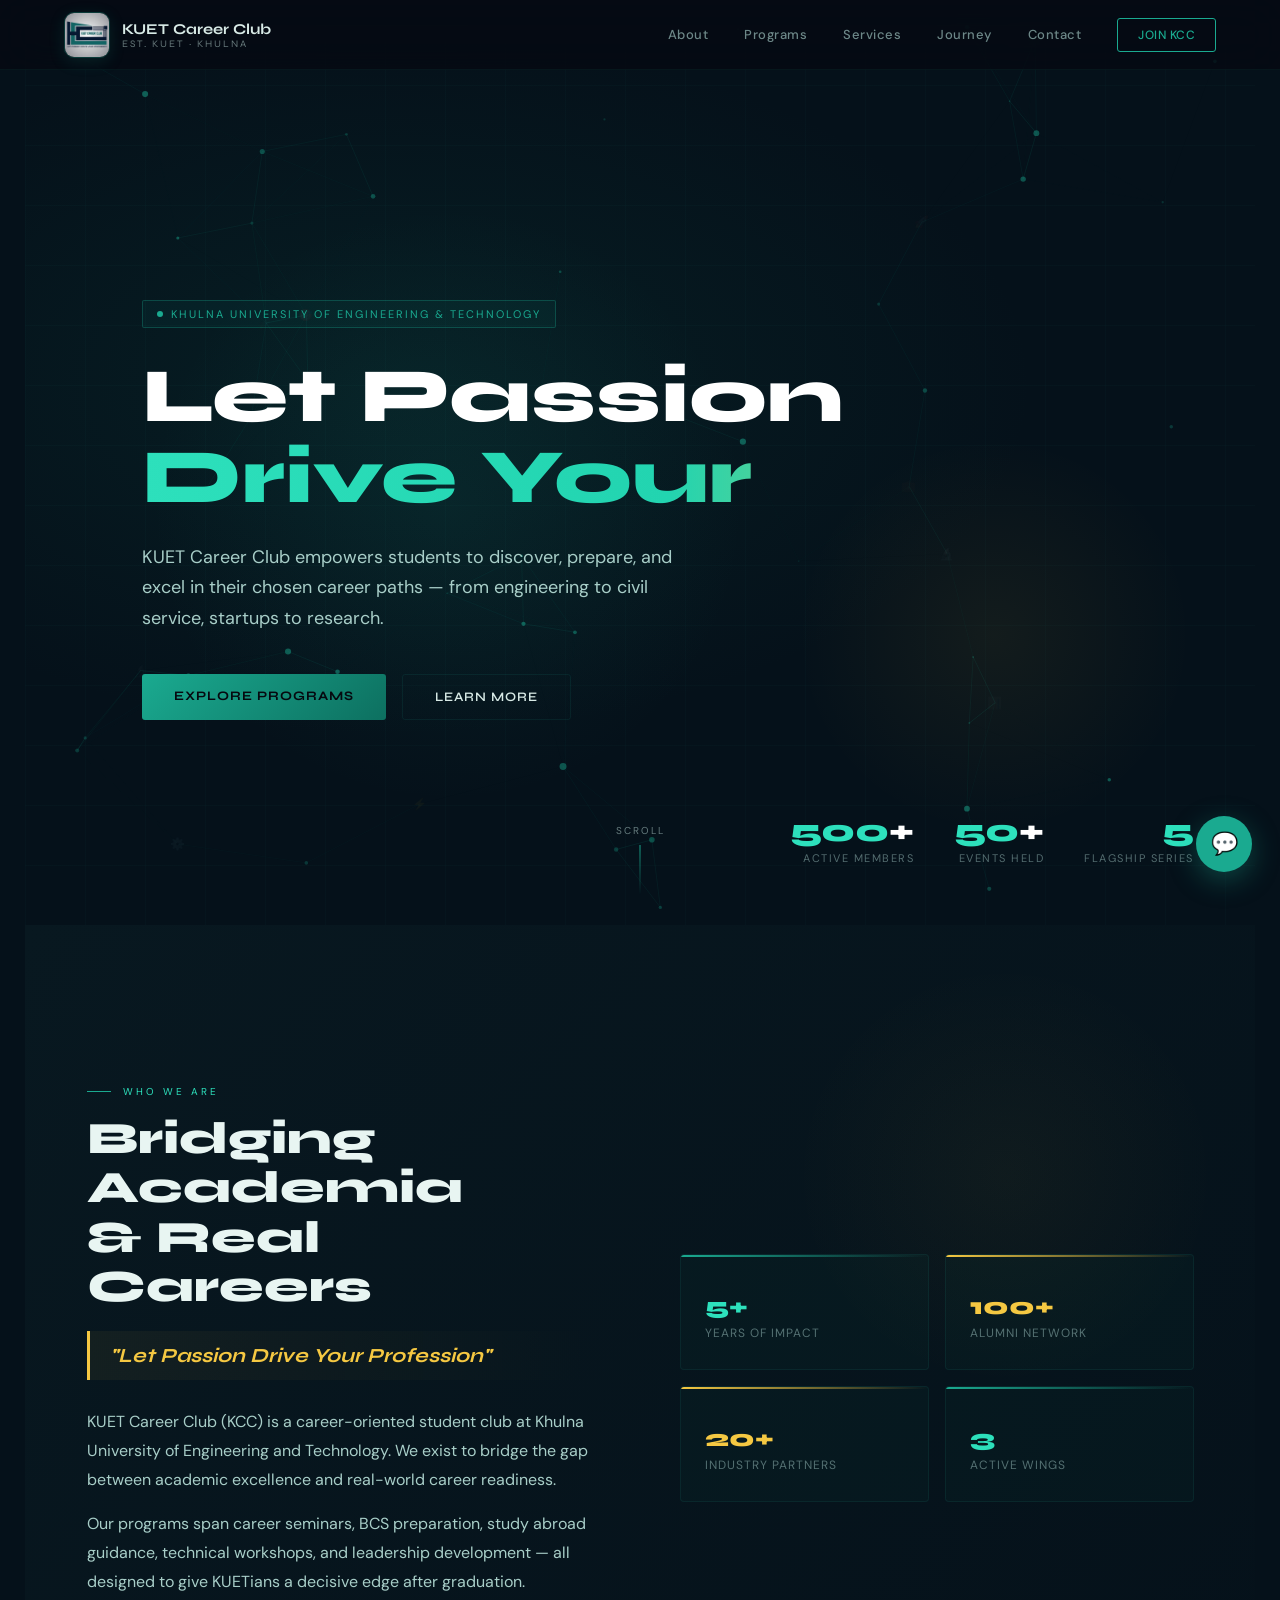
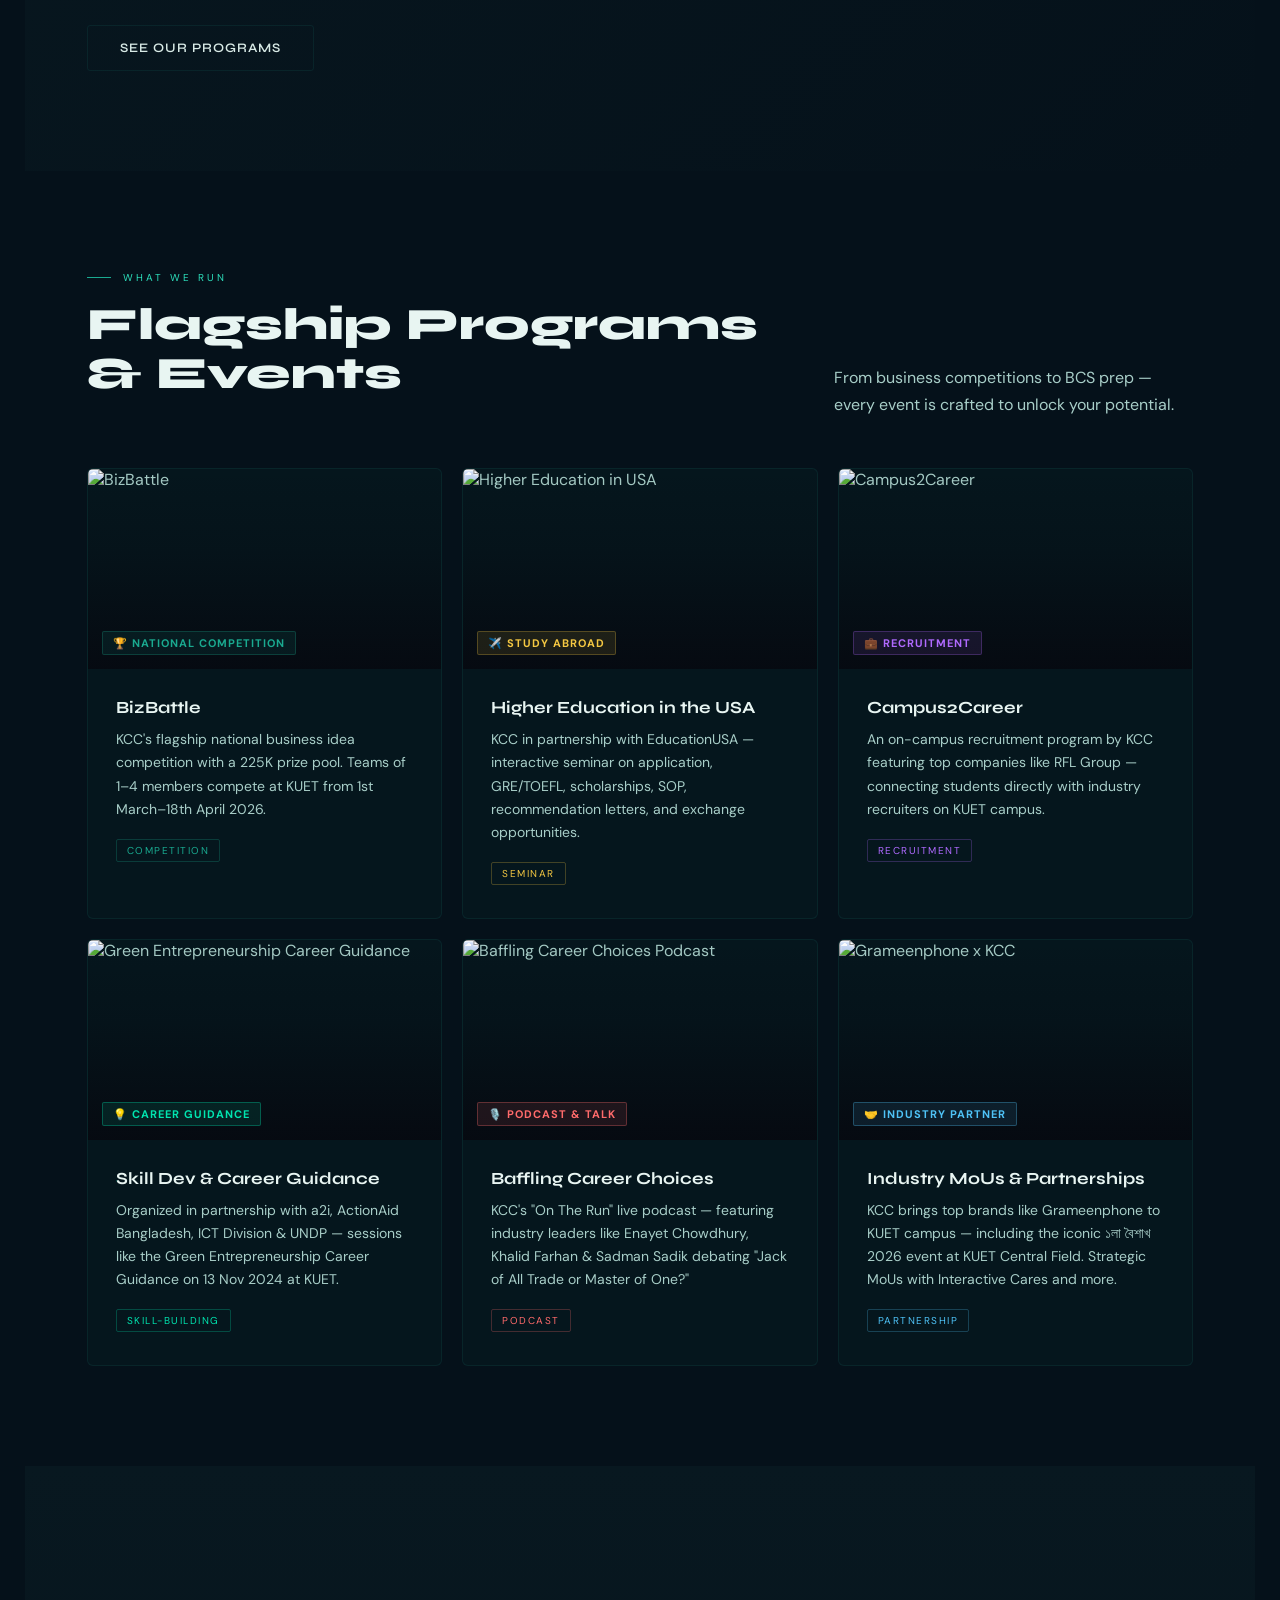
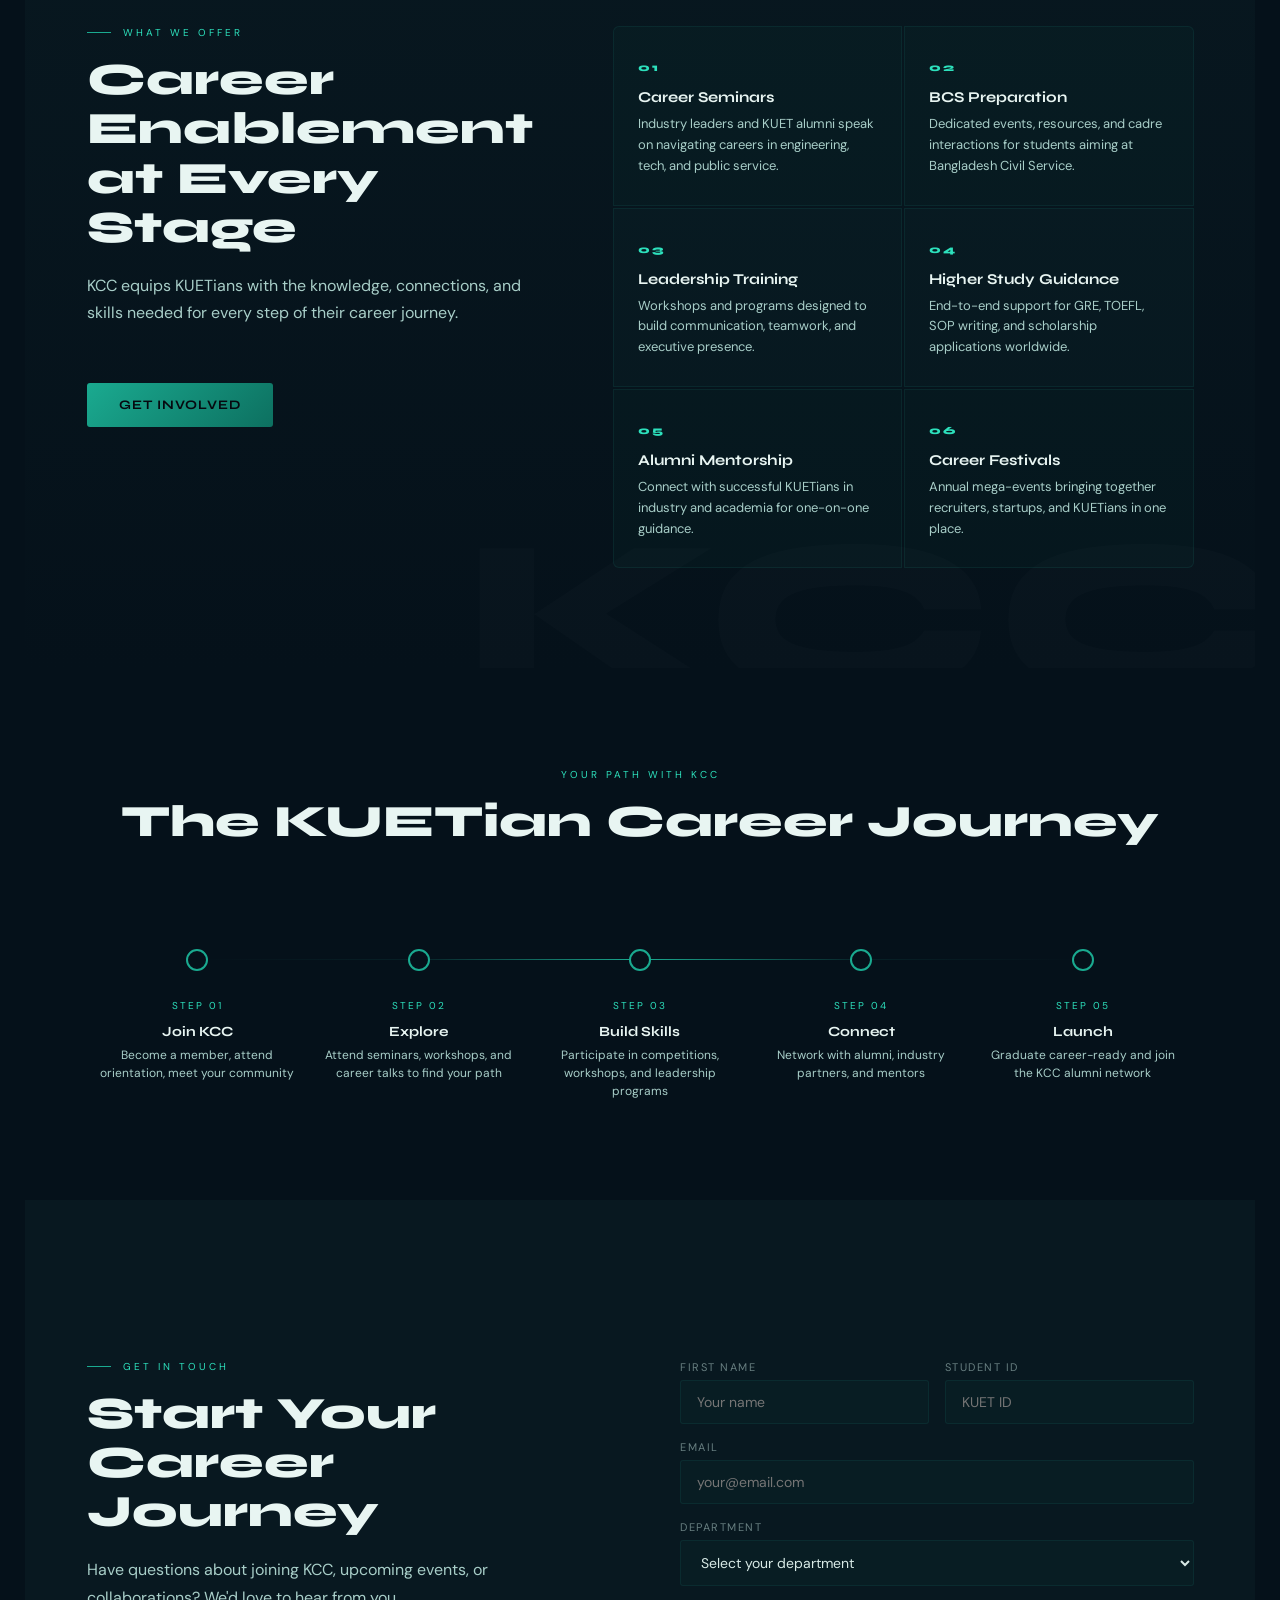
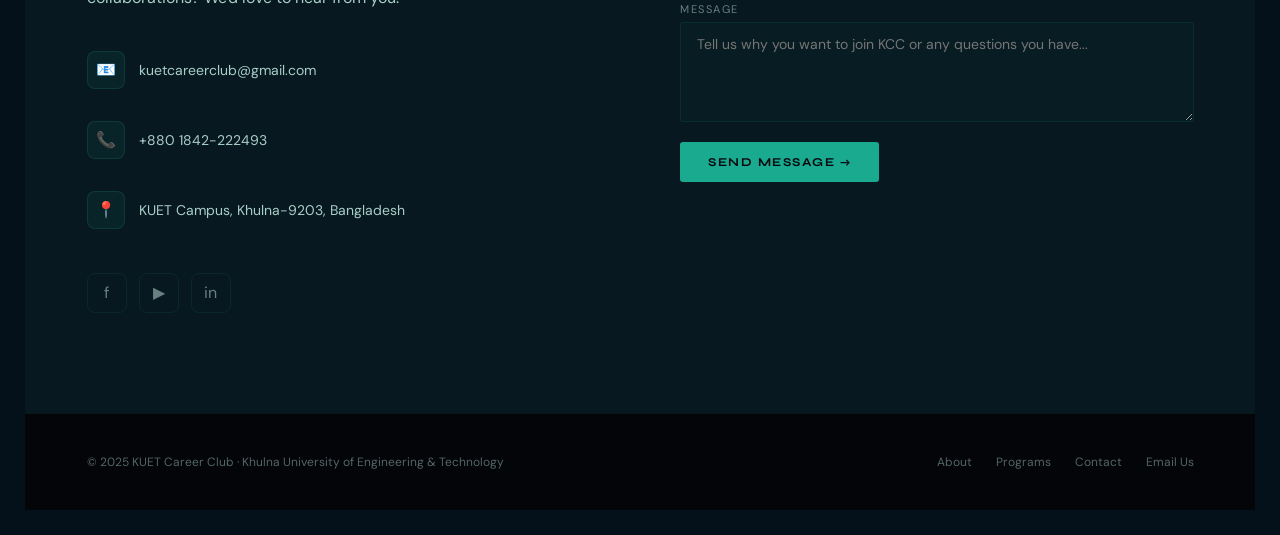
==== index.html @ 94eedd06 "updated project structure" ====
<!doctype html>
<html lang="en">
  <head>
    <meta charset="UTF-8" />
    <meta name="viewport" content="width=device-width, initial-scale=1.0" />
    <title>KUET Career Club — Let Passion Drive Your Profession</title>
    <link
      href="https://fonts.googleapis.com/css2?family=Syne:wght@400;600;700;800&family=DM+Sans:ital,opsz,wght@0,9..40,300;0,9..40,400;0,9..40,500;0,9..40,600;1,9..40,400&display=swap"
      rel="stylesheet"
    />
    <link rel="stylesheet" href="style.css" />
  </head>
  <body>
    <canvas id="mouse-canvas"></canvas>

    <!-- NAV -->
    <nav id="main-nav">
      <a href="#" class="nav-logo">
        <div class="nav-logo-mark">
          <img src="images/lo.jpg" alt="KCC Logo" />
        </div>
        <div class="nav-logo-text">
          KUET Career Club
          <span>Est. KUET · Khulna</span>
        </div>
      </a>
      <ul class="nav-links">
        <li>
          <a href="#about"><span class="link-text">About</span></a>
        </li>
        <li>
          <a href="#programs"><span class="link-text">Programs</span></a>
        </li>
        <li>
          <a href="#services"><span class="link-text">Services</span></a>
        </li>
        <li>
          <a href="#journey"><span class="link-text">Journey</span></a>
        </li>
        <li>
          <a href="#contact"><span class="link-text">Contact</span></a>
        </li>
        <li><a href="#contact" class="nav-cta">Join KCC</a></li>
      </ul>
    </nav>

    <!-- HERO -->
    <section id="hero">
      <canvas id="hero-canvas"></canvas>
      <div class="hero-grid-overlay"></div>
      <div class="hero-glow"></div>
      <div class="hero-glow-2"></div>
      <div class="hero-content">
        <div class="hero-badge">
          <div class="hero-badge-dot"></div>
          Khulna University of Engineering &amp; Technology
        </div>
        <h1 class="hero-title">
          <span class="line">Let Passion</span>
          <span class="line accent" id="typewriter-line"
            >Drive Your Profession</span
          >
        </h1>
        <p class="hero-sub">
          KUET Career Club empowers students to discover, prepare, and excel in
          their chosen career paths — from engineering to civil service,
          startups to research.
        </p>
        <div class="hero-actions">
          <a href="#programs" class="btn-primary">Explore Programs</a>
          <a href="#about" class="btn-secondary">Learn More</a>
        </div>
      </div>
      <div class="hero-stats">
        <div class="hero-stat">
          <div class="hero-stat-num" data-count="500">
            <span class="unit">500</span>+
          </div>
          <div class="hero-stat-label">Active Members</div>
        </div>
        <div class="hero-stat">
          <div class="hero-stat-num"><span class="unit">50</span>+</div>
          <div class="hero-stat-label">Events Held</div>
        </div>
        <div class="hero-stat">
          <div class="hero-stat-num"><span class="unit">5</span></div>
          <div class="hero-stat-label">Flagship Series</div>
        </div>
      </div>
      <div class="scroll-indicator">
        <span>Scroll</span>
        <div class="scroll-line"></div>
      </div>
    </section>

    <!-- ABOUT -->
    <section id="about">
      <div class="about-grid">
        <div class="about-text reveal">
          <div class="section-label">Who We Are</div>
          <h2 class="section-title">Bridging Academia<br />& Real Careers</h2>
          <div class="about-motto">"Let Passion Drive Your Profession"</div>
          <p>
            KUET Career Club (KCC) is a career-oriented student club at Khulna
            University of Engineering and Technology. We exist to bridge the gap
            between academic excellence and real-world career readiness.
          </p>
          <p>
            Our programs span career seminars, BCS preparation, study abroad
            guidance, technical workshops, and leadership development — all
            designed to give KUETians a decisive edge after graduation.
          </p>
          <a
            href="#programs"
            class="btn-secondary"
            style="display: inline-block"
            >See Our Programs</a
          >
        </div>
        <div class="about-visual reveal">
          <div class="stats-grid">
            <div class="stat-card">
              <div class="stat-num"><span class="s-unit">5+</span></div>
              <div class="stat-label">Years of Impact</div>
            </div>
            <div class="stat-card gold-accent">
              <div class="stat-num">
                <span class="s-unit" style="color: var(--gold)">100+</span>
              </div>
              <div class="stat-label">Alumni Network</div>
            </div>
            <div class="stat-card gold-accent">
              <div class="stat-num">
                <span class="s-unit" style="color: var(--gold)">20+</span>
              </div>
              <div class="stat-label">Industry Partners</div>
            </div>
            <div class="stat-card">
              <div class="stat-num"><span class="s-unit">3</span></div>
              <div class="stat-label">Active Wings</div>
            </div>
          </div>
        </div>
      </div>
    </section>

    <!-- PROGRAMS -->
    <section id="programs">
      <div class="programs-header reveal">
        <div>
          <div class="section-label">What We Run</div>
          <h2 class="section-title">Flagship Programs<br />&amp; Events</h2>
        </div>
        <p class="section-sub" style="max-width: 360px">
          From business competitions to BCS prep — every event is crafted to
          unlock your potential.
        </p>
      </div>
      <div class="programs-grid">
        <div class="program-card reveal">
          <div class="program-visual"></div>
          <div class="program-img-wrap">
            <img src="" alt="BizBattle" class="program-real-img" />
            <div class="program-img-overlay">
              <span class="program-img-tag">🏆 National Competition</span>
            </div>
          </div>
          <div class="program-body">
            <h3>BizBattle</h3>
            <p>
              KCC's flagship national business idea competition with a 225K
              prize pool. Teams of 1–4 members compete at KUET from 1st
              March–18th April 2026.
            </p>
            <span class="program-tag">Competition</span>
          </div>
        </div>
        <div class="program-card reveal">
          <div class="program-visual"></div>
          <div class="program-img-wrap">
            <img
              src=""
              alt="Higher Education in USA"
              class="program-real-img"
            />
            <div class="program-img-overlay">
              <span class="program-img-tag">✈️ Study Abroad</span>
            </div>
          </div>
          <div class="program-body">
            <h3>Higher Education in the USA</h3>
            <p>
              KCC in partnership with EducationUSA — interactive seminar on
              application, GRE/TOEFL, scholarships, SOP, recommendation letters,
              and exchange opportunities.
            </p>
            <span
              class="program-tag"
              style="color: var(--gold); border-color: rgba(245, 200, 66, 0.25)"
              >Seminar</span
            >
          </div>
        </div>
        <div class="program-card reveal">
          <div class="program-visual"></div>
          <div class="program-img-wrap">
            <img src="" alt="Campus2Career" class="program-real-img" />
            <div class="program-img-overlay">
              <span class="program-img-tag">💼 Recruitment</span>
            </div>
          </div>
          <div class="program-body">
            <h3>Campus2Career</h3>
            <p>
              An on-campus recruitment program by KCC featuring top companies
              like RFL Group — connecting students directly with industry
              recruiters on KUET campus.
            </p>
            <span
              class="program-tag"
              style="color: #b06aff; border-color: rgba(176, 106, 255, 0.25)"
              >Recruitment</span
            >
          </div>
        </div>
        <div class="program-card reveal">
          <div class="program-visual"></div>
          <div class="program-img-wrap">
            <img
              src=""
              alt="Green Entrepreneurship Career Guidance"
              class="program-real-img"
            />
            <div class="program-img-overlay">
              <span
                class="program-img-tag"
                style="
                  color: #00e5b0;
                  border-color: rgba(0, 229, 176, 0.3);
                  background: rgba(0, 229, 176, 0.1);
                "
                >💡 Career Guidance</span
              >
            </div>
          </div>
          <div class="program-body">
            <h3>Skill Dev & Career Guidance</h3>
            <p>
              Organized in partnership with a2i, ActionAid Bangladesh, ICT
              Division & UNDP — sessions like the Green Entrepreneurship Career
              Guidance on 13 Nov 2024 at KUET.
            </p>
            <span
              class="program-tag"
              style="color: #00e5b0; border-color: rgba(0, 229, 176, 0.25)"
              >Skill-Building</span
            >
          </div>
        </div>
        <div class="program-card reveal">
          <div class="program-visual"></div>
          <div class="program-img-wrap">
            <img
              src=""
              alt="Baffling Career Choices Podcast"
              class="program-real-img"
            />
            <div class="program-img-overlay">
              <span
                class="program-img-tag"
                style="
                  color: #ff6b6b;
                  border-color: rgba(255, 107, 107, 0.3);
                  background: rgba(255, 107, 107, 0.1);
                "
                >🎙️ Podcast & Talk</span
              >
            </div>
          </div>
          <div class="program-body">
            <h3>Baffling Career Choices</h3>
            <p>
              KCC's "On The Run" live podcast — featuring industry leaders like
              Enayet Chowdhury, Khalid Farhan & Sadman Sadik debating "Jack of
              All Trade or Master of One?"
            </p>
            <span
              class="program-tag"
              style="color: #ff6b6b; border-color: rgba(255, 107, 107, 0.25)"
              >Podcast</span
            >
          </div>
        </div>
        <div class="program-card reveal">
          <div class="program-visual"></div>
          <div class="program-img-wrap">
            <img src="" alt="Grameenphone x KCC" class="program-real-img" />
            <div class="program-img-overlay">
              <span
                class="program-img-tag"
                style="
                  color: #4fc3f7;
                  border-color: rgba(79, 195, 247, 0.3);
                  background: rgba(79, 195, 247, 0.1);
                "
                >🤝 Industry Partner</span
              >
            </div>
          </div>
          <div class="program-body">
            <h3>Industry MoUs & Partnerships</h3>
            <p>
              KCC brings top brands like Grameenphone to KUET campus — including
              the iconic ১লা বৈশাখ 2026 event at KUET Central Field. Strategic
              MoUs with Interactive Cares and more.
            </p>
            <span
              class="program-tag"
              style="color: #4fc3f7; border-color: rgba(79, 195, 247, 0.25)"
              >Partnership</span
            >
          </div>
        </div>
      </div>
    </section>

    <!-- SERVICES -->
    <section id="services">
      <div class="services-layout">
        <div class="services-intro reveal">
          <div class="section-label">What We Offer</div>
          <h2 class="section-title">
            Career<br />Enablement<br />at Every Stage
          </h2>
          <p class="section-sub">
            KCC equips KUETians with the knowledge, connections, and skills
            needed for every step of their career journey.
          </p>
          <a
            href="#contact"
            class="btn-primary"
            style="display: inline-block; margin-top: 24px"
            >Get Involved</a
          >
        </div>
        <div class="services-list reveal">
          <div class="service-item">
            <div class="service-num">01</div>
            <h4>Career Seminars</h4>
            <p>
              Industry leaders and KUET alumni speak on navigating careers in
              engineering, tech, and public service.
            </p>
          </div>
          <div class="service-item">
            <div class="service-num">02</div>
            <h4>BCS Preparation</h4>
            <p>
              Dedicated events, resources, and cadre interactions for students
              aiming at Bangladesh Civil Service.
            </p>
          </div>
          <div class="service-item">
            <div class="service-num">03</div>
            <h4>Leadership Training</h4>
            <p>
              Workshops and programs designed to build communication, teamwork,
              and executive presence.
            </p>
          </div>
          <div class="service-item">
            <div class="service-num">04</div>
            <h4>Higher Study Guidance</h4>
            <p>
              End-to-end support for GRE, TOEFL, SOP writing, and scholarship
              applications worldwide.
            </p>
          </div>
          <div class="service-item">
            <div class="service-num">05</div>
            <h4>Alumni Mentorship</h4>
            <p>
              Connect with successful KUETians in industry and academia for
              one-on-one guidance.
            </p>
          </div>
          <div class="service-item">
            <div class="service-num">06</div>
            <h4>Career Festivals</h4>
            <p>
              Annual mega-events bringing together recruiters, startups, and
              KUETians in one place.
            </p>
          </div>
        </div>
      </div>
    </section>

    <!-- JOURNEY / TIMELINE -->
    <section id="journey">
      <div class="journey-title-wrap reveal">
        <div class="section-label" style="justify-content: center">
          Your Path with KCC
        </div>
        <h2 class="section-title" style="text-align: center">
          The KUETian Career Journey
        </h2>
      </div>
      <div class="timeline reveal">
        <div class="tl-item">
          <div class="tl-dot"></div>
          <div class="tl-step">Step 01</div>
          <h4>Join KCC</h4>
          <p>Become a member, attend orientation, meet your community</p>
        </div>
        <div class="tl-item">
          <div class="tl-dot"></div>
          <div class="tl-step">Step 02</div>
          <h4>Explore</h4>
          <p>Attend seminars, workshops, and career talks to find your path</p>
        </div>
        <div class="tl-item">
          <div class="tl-dot"></div>
          <div class="tl-step">Step 03</div>
          <h4>Build Skills</h4>
          <p>Participate in competitions, workshops, and leadership programs</p>
        </div>
        <div class="tl-item">
          <div class="tl-dot"></div>
          <div class="tl-step">Step 04</div>
          <h4>Connect</h4>
          <p>Network with alumni, industry partners, and mentors</p>
        </div>
        <div class="tl-item">
          <div class="tl-dot"></div>
          <div class="tl-step">Step 05</div>
          <h4>Launch</h4>
          <p>Graduate career-ready and join the KCC alumni network</p>
        </div>
      </div>
    </section>

    <!-- CONTACT -->
    <section id="contact">
      <div class="contact-grid">
        <div class="contact-info reveal">
          <div class="section-label">Get In Touch</div>
          <h2 class="section-title">Start Your<br />Career Journey</h2>
          <p>
            Have questions about joining KCC, upcoming events, or
            collaborations? We'd love to hear from you.
          </p>
          <div class="contact-items">
            <div class="contact-item">
              <div class="contact-item-icon">📧</div>
              kuetcareerclub@gmail.com
            </div>
            <div class="contact-item">
              <div class="contact-item-icon">📞</div>
              +880 1842-222493
            </div>
            <div class="contact-item">
              <div class="contact-item-icon">📍</div>
              KUET Campus, Khulna-9203, Bangladesh
            </div>
          </div>
          <div class="social-links">
            <a
              href="https://facebook.com/kuetcareerclub"
              class="social-link"
              target="_blank"
              >f</a
            >
            <a
              href="https://youtube.com/c/KUETCareerClub"
              class="social-link"
              target="_blank"
              >▶</a
            >
            <a
              href="https://bd.linkedin.com/company/kuetcareerclub"
              class="social-link"
              target="_blank"
              >in</a
            >
          </div>
        </div>
        <div class="contact-form reveal">
          <div class="form-row">
            <div class="form-group">
              <label>First Name</label>
              <input type="text" placeholder="Your name" />
            </div>
            <div class="form-group">
              <label>Student ID</label>
              <input type="text" placeholder="KUET ID" />
            </div>
          </div>
          <div class="form-group">
            <label>Email</label>
            <input type="email" placeholder="your@email.com" />
          </div>
          <div class="form-group">
            <label>Department</label>
            <select>
              <option value="">Select your department</option>
              <option>CSE</option>
              <option>EEE</option>
              <option>ECE</option>
              <option>ME</option>
              <option>CE</option>
              <option>IPE</option>
              <option>URP</option>
              <option>Other</option>
            </select>
          </div>
          <div class="form-group">
            <label>Message</label>
            <textarea
              placeholder="Tell us why you want to join KCC or any questions you have..."
            ></textarea>
          </div>
          <button class="form-submit" onclick="handleFormSubmit(this)">
            Send Message →
          </button>
        </div>
      </div>
    </section>

    <!-- FOOTER -->
    <footer>
      <p>
        © 2025 KUET Career Club · Khulna University of Engineering &amp;
        Technology
      </p>
      <div class="footer-links">
        <a href="#about"><span class="link-text">About</span></a>
        <a href="#programs"><span class="link-text">Programs</span></a>
        <a href="#contact"><span class="link-text">Contact</span></a>
        <a href="mailto:kuetcareerclub@gmail.com">Email Us</a>
      </div>
    </footer>

    <!-- CHATBOT -->
    <button class="chat-trigger" id="chat-trigger" title="Chat with KCC Bot">
      💬
    </button>
    <div class="chat-window" id="chat-window">
      <div class="chat-header">
        <div class="chat-avatar">KC</div>
        <div class="chat-header-info">
          <h4>KCC Assistant</h4>
          <span>Ask me anything about KCC</span>
        </div>
      </div>
      <div class="chat-messages" id="chat-messages">
        <div class="msg bot">
          <div class="msg-bot-icon">🤖</div>
          <div class="msg-bubble">
            Hello! I'm the KCC Assistant 👋 I can answer questions about KUET
            Career Club — our events, how to join, programs, and more. What
            would you like to know?
          </div>
        </div>
      </div>
      <div class="chat-quick-btns">
        <button class="quick-btn" onclick="quickAsk('How do I join KCC?')">
          How to join?
        </button>
        <button
          class="quick-btn"
          onclick="quickAsk('What events does KCC organize?')"
        >
          Events
        </button>
        <button class="quick-btn" onclick="quickAsk('Tell me about BizBash')">
          BizBash
        </button>
        <button class="quick-btn" onclick="quickAsk('BCS preparation at KCC')">
          BCS prep
        </button>
      </div>
      <div class="chat-input-wrap">
        <input
          class="chat-input"
          id="chat-input"
          placeholder="Ask about KCC..."
          type="text"
        />
        <button class="chat-send" id="chat-send" onclick="sendMessage()">
          ➤
        </button>
      </div>
    </div>

    <script src="script.js"></script>
  </body>
</html>
---- style.css ----
:root {
  --bg: #05111a;
  --surface: #081820;
  --card: rgba(26, 144, 128, 0.04);
  --card-border: rgba(26, 144, 128, 0.12);
  --cyan: #1aaa90;
  --cyan-light: #22d4b0;
  --gold: #f5c842;
  --teal-glow: rgba(26, 144, 128, 0.15);
  --text: #d8eae6;
  --muted: rgba(200, 230, 225, 0.5);
  --nav-h: 70px;
}
*,
*::before,
*::after {
  box-sizing: border-box;
  margin: 0;
  padding: 0;
}
html {
  scroll-behavior: smooth;
}
body {
  font-family: "DM Sans", sans-serif;
  background: var(--bg);
  color: var(--text);
  overflow-x: hidden;
  cursor: default;
  padding: 25px;
}
h1,
h2,
h3,
h4 {
  font-family: "Syne", sans-serif;
}

/* ─── SCROLLBAR ─── */
::-webkit-scrollbar {
  width: 4px;
}
::-webkit-scrollbar-track {
  background: var(--bg);
}
::-webkit-scrollbar-thumb {
  background: var(--cyan);
  border-radius: 2px;
}

/* ─── NAV ─── */
nav {
  position: fixed;
  top: 0;
  left: 0;
  right: 0;
  z-index: 1000;
  height: var(--nav-h);
  display: flex;
  align-items: center;
  justify-content: space-between;
  padding: 0 5%;
  background: rgba(6, 8, 15, 0.6);
  backdrop-filter: blur(20px);
  border-bottom: 1px solid rgba(26, 170, 144, 0.08);
  transition: background 0.3s;
}
nav.scrolled {
  background: rgba(6, 8, 15, 0.92);
}
.nav-logo {
  display: flex;
  align-items: center;
  gap: 12px;
  text-decoration: none;
}
.nav-logo-mark {
  width: 46px;
  height: 46px;
  border-radius: 10px;
  overflow: hidden;
  border: 1.5px solid rgba(26, 170, 144, 0.3);
  box-shadow: 0 4px 16px rgba(26, 170, 144, 0.15);
  flex-shrink: 0;
}
.nav-logo-mark img {
  width: 100%;
  height: 100%;
  object-fit: cover;
}
.nav-logo-text {
  font-family: "Syne", sans-serif;
  font-weight: 700;
  font-size: 15px;
  color: var(--text);
  line-height: 1.2;
}
.nav-logo-text span {
  display: block;
  font-size: 10px;
  color: var(--muted);
  font-weight: 400;
  letter-spacing: 2px;
  text-transform: uppercase;
}
.nav-links {
  display: flex;
  align-items: center;
  gap: 36px;
  list-style: none;
}
.nav-links a {
  color: var(--muted);
  text-decoration: none;
  font-size: 13px;
  letter-spacing: 0.5px;
  font-weight: 500;
  transition: color 0.2s;
  position: relative;
}
.nav-links a::after {
  content: "";
  position: absolute;
  bottom: -4px;
  left: 0;
  width: 0;
  height: 1px;
  background: var(--cyan);
  transition: width 0.25s;
}
.nav-links a:hover {
  color: var(--text);
}
.nav-links a:hover::after {
  width: 100%;
}
.nav-cta {
  background: transparent;
  border: 1px solid var(--cyan);
  color: var(--cyan) !important;
  padding: 8px 20px;
  border-radius: 3px;
  font-size: 12px !important;
  letter-spacing: 1px;
  text-transform: uppercase;
  transition:
    background 0.2s,
    color 0.2s !important;
  cursor: pointer;
  text-decoration: none;
}
.nav-cta:hover {
  background: var(--cyan) !important;
  color: var(--bg) !important;
}
.nav-cta::after {
  display: none !important;
}

/* ─── HERO ─── */
#hero {
  position: relative;
  min-height: 100vh;
  display: flex;
  align-items: center;
  overflow: hidden;
}
#hero-canvas {
  position: absolute;
  inset: 0;
  width: 100%;
  height: 100%;
  pointer-events: none;
}
.hero-grid-overlay {
  position: absolute;
  inset: 0;
  background-image:
    linear-gradient(rgba(26, 170, 144, 0.03) 1px, transparent 1px),
    linear-gradient(90deg, rgba(26, 170, 144, 0.03) 1px, transparent 1px);
  background-size: 60px 60px;
  pointer-events: none;
}
.hero-glow {
  position: absolute;
  top: 20%;
  left: 10%;
  width: 600px;
  height: 600px;
  background: radial-gradient(
    circle,
    rgba(26, 170, 144, 0.06) 0%,
    transparent 70%
  );
  pointer-events: none;
}
.hero-glow-2 {
  position: absolute;
  bottom: 10%;
  right: 5%;
  width: 400px;
  height: 400px;
  background: radial-gradient(
    circle,
    rgba(245, 200, 66, 0.05) 0%,
    transparent 70%
  );
  pointer-events: none;
}
.hero-content {
  position: relative;
  z-index: 2;
  padding: 0 5%;
  padding-top: var(--nav-h);
  max-width: 900px;
}
.hero-badge {
  display: inline-flex;
  align-items: center;
  gap: 8px;
  border: 1px solid rgba(26, 170, 144, 0.3);
  background: rgba(26, 170, 144, 0.06);
  padding: 6px 14px;
  border-radius: 2px;
  font-size: 11px;
  letter-spacing: 2px;
  text-transform: uppercase;
  color: var(--cyan);
  margin-bottom: 28px;
  animation: fadeUp 0.8s ease both;
}
.hero-badge-dot {
  width: 6px;
  height: 6px;
  border-radius: 50%;
  background: var(--cyan);
  animation: pulse 2s infinite;
}
@keyframes pulse {
  0%,
  100% {
    opacity: 1;
    transform: scale(1);
  }
  50% {
    opacity: 0.4;
    transform: scale(0.7);
  }
}
.hero-title {
  font-size: clamp(42px, 6vw, 80px);
  font-weight: 800;
  line-height: 1.05;
  margin-bottom: 24px;
  animation: fadeUp 0.8s 0.1s ease both;
}
.hero-title .line {
  display: block;
}
.hero-title .accent {
  color: var(--cyan);
  position: relative;
}
.hero-title .gold {
  color: var(--gold);
}
.hero-sub {
  font-size: 18px;
  color: var(--muted);
  line-height: 1.7;
  max-width: 540px;
  margin-bottom: 40px;
  animation: fadeUp 0.8s 0.2s ease both;
}
.hero-actions {
  display: flex;
  gap: 16px;
  flex-wrap: wrap;
  animation: fadeUp 0.8s 0.3s ease both;
}
.btn-primary {
  background: var(--cyan);
  color: #06080f;
  padding: 14px 32px;
  border: none;
  font-family: "Syne", sans-serif;
  font-weight: 700;
  font-size: 13px;
  letter-spacing: 1px;
  text-transform: uppercase;
  cursor: pointer;
  border-radius: 3px;
  text-decoration: none;
  display: inline-block;
  transition:
    transform 0.2s,
    box-shadow 0.2s;
}
.btn-primary:hover {
  transform: translateY(-2px);
  box-shadow: 0 12px 30px rgba(26, 170, 144, 0.25);
}
.btn-secondary {
  background: transparent;
  color: var(--text);
  padding: 14px 32px;
  border: 1px solid var(--card-border);
  font-family: "Syne", sans-serif;
  font-weight: 600;
  font-size: 13px;
  letter-spacing: 1px;
  text-transform: uppercase;
  cursor: pointer;
  border-radius: 3px;
  text-decoration: none;
  display: inline-block;
  transition:
    border-color 0.2s,
    color 0.2s;
}
.btn-secondary:hover {
  border-color: rgba(255, 255, 255, 0.3);
  color: white;
}
.hero-stats {
  position: absolute;
  bottom: 60px;
  right: 5%;
  display: flex;
  gap: 40px;
  animation: fadeUp 0.8s 0.4s ease both;
  z-index: 2;
}
.hero-stat {
  text-align: right;
}
.hero-stat-num {
  font-family: "Syne", sans-serif;
  font-weight: 800;
  font-size: 32px;
  color: white;
  line-height: 1;
}
.hero-stat-num .unit {
  color: var(--cyan);
}
.hero-stat-label {
  font-size: 11px;
  color: var(--muted);
  letter-spacing: 1.5px;
  text-transform: uppercase;
  margin-top: 4px;
}
.scroll-indicator {
  position: absolute;
  bottom: 30px;
  left: 50%;
  transform: translateX(-50%);
  display: flex;
  flex-direction: column;
  align-items: center;
  gap: 8px;
  z-index: 2;
  animation: fadeUp 1s 0.6s ease both;
}
.scroll-indicator span {
  font-size: 10px;
  letter-spacing: 2px;
  text-transform: uppercase;
  color: var(--muted);
}
.scroll-line {
  width: 1px;
  height: 50px;
  background: linear-gradient(var(--cyan), transparent);
  animation: scrollLine 1.5s ease infinite;
}
@keyframes scrollLine {
  0% {
    opacity: 0;
    transform: scaleY(0);
    transform-origin: top;
  }
  50% {
    opacity: 1;
    transform: scaleY(1);
  }
  100% {
    opacity: 0;
    transform: scaleY(0);
    transform-origin: bottom;
  }
}

/* ─── SECTIONS ─── */
section {
  padding: 100px 5%;
}
.section-label {
  font-size: 10px;
  letter-spacing: 3px;
  text-transform: uppercase;
  color: var(--cyan);
  margin-bottom: 16px;
  display: flex;
  align-items: center;
  gap: 12px;
}
.section-label::before {
  content: "";
  width: 24px;
  height: 1px;
  background: var(--cyan);
}
.section-title {
  font-size: clamp(28px, 3.5vw, 46px);
  font-weight: 800;
  line-height: 1.1;
  margin-bottom: 20px;
}
.section-sub {
  font-size: 16px;
  color: var(--muted);
  line-height: 1.7;
  max-width: 560px;
}

/* ─── ABOUT ─── */
#about {
  background: var(--surface);
  position: relative;
  overflow: hidden;
}
#about::before {
  content: "";
  position: absolute;
  top: 0;
  right: 0;
  width: 500px;
  height: 500px;
  background: radial-gradient(
    circle,
    rgba(245, 200, 66, 0.04) 0%,
    transparent 60%
  );
  pointer-events: none;
}
.about-grid {
  display: grid;
  grid-template-columns: 1fr 1fr;
  gap: 80px;
  align-items: center;
  margin-top: 60px;
}
.about-text p {
  color: var(--muted);
  line-height: 1.8;
  margin-bottom: 16px;
}
.about-text p:last-of-type {
  margin-bottom: 28px;
}
.about-motto {
  font-family: "Syne", sans-serif;
  font-weight: 700;
  font-size: 20px;
  color: var(--gold);
  border-left: 3px solid var(--gold);
  padding-left: 20px;
  margin-bottom: 28px;
  font-style: italic;
}
.about-visual {
  position: relative;
}
.stats-grid {
  display: grid;
  grid-template-columns: 1fr 1fr;
  gap: 16px;
}
.stat-card {
  background: var(--card);
  border: 1px solid var(--card-border);
  padding: 28px 24px;
  border-radius: 4px;
  position: relative;
  overflow: hidden;
  transition:
    transform 0.3s,
    border-color 0.3s;
}
.stat-card:hover {
  transform: translateY(-4px);
  border-color: rgba(26, 170, 144, 0.2);
}
.stat-card::after {
  content: "";
  position: absolute;
  top: 0;
  left: 0;
  right: 0;
  height: 2px;
  background: linear-gradient(90deg, var(--cyan), transparent);
}
.stat-card.gold-accent::after {
  background: linear-gradient(90deg, var(--gold), transparent);
}
.stat-num {
  font-family: "Syne", sans-serif;
  font-weight: 800;
  font-size: 38px;
  color: white;
  line-height: 1;
  margin-bottom: 4px;
}
.stat-num .s-unit {
  font-size: 24px;
  color: var(--cyan);
}
.stat-card.gold-accent .stat-num .s-unit {
  color: var(--gold);
}
.stat-label {
  font-size: 12px;
  color: var(--muted);
  letter-spacing: 1px;
  text-transform: uppercase;
}

/* ─── PROGRAMS ─── */
#programs {
  position: relative;
}
.programs-header {
  display: flex;
  justify-content: space-between;
  align-items: flex-end;
  margin-bottom: 50px;
  flex-wrap: wrap;
  gap: 20px;
}
.programs-grid {
  display: grid;
  grid-template-columns: repeat(auto-fit, minmax(280px, 1fr));
  gap: 20px;
}
.program-card {
  background: var(--card);
  border: 1px solid var(--card-border);
  border-radius: 6px;
  overflow: hidden;
  transition:
    transform 0.3s,
    border-color 0.3s;
  cursor: pointer;
}
.program-card:hover {
  transform: translateY(-6px);
  border-color: rgba(26, 170, 144, 0.15);
}
.program-card:hover .card-icon-wrap {
  border-color: var(--cyan);
}
.program-visual {
  height: 8px;
  background: linear-gradient(90deg, var(--cyan), rgba(26, 170, 144, 0.2));
}
.program-card:nth-child(2) .program-visual {
  background: linear-gradient(90deg, var(--gold), rgba(245, 200, 66, 0.2));
}
.program-card:nth-child(3) .program-visual {
  background: linear-gradient(90deg, #b06aff, rgba(176, 106, 255, 0.2));
}
.program-card:nth-child(4) .program-visual {
  background: linear-gradient(90deg, #00e5b0, rgba(0, 229, 176, 0.2));
}
.program-card:nth-child(5) .program-visual {
  background: linear-gradient(90deg, #ff6b6b, rgba(255, 107, 107, 0.2));
}
.program-card:nth-child(6) .program-visual {
  background: linear-gradient(90deg, #4fc3f7, rgba(79, 195, 247, 0.2));
}
.program-body {
  padding: 28px;
}
.card-icon-wrap {
  width: 48px;
  height: 48px;
  border: 1px solid var(--card-border);
  border-radius: 10px;
  display: flex;
  align-items: center;
  justify-content: center;
  font-size: 22px;
  margin-bottom: 18px;
  transition: border-color 0.3s;
}
.program-body h3 {
  font-size: 17px;
  font-weight: 700;
  margin-bottom: 10px;
}
.program-body p {
  font-size: 14px;
  color: var(--muted);
  line-height: 1.65;
  margin-bottom: 18px;
}
.program-tag {
  display: inline-block;
  font-size: 10px;
  letter-spacing: 1.5px;
  text-transform: uppercase;
  color: var(--cyan);
  border: 1px solid rgba(26, 170, 144, 0.25);
  padding: 4px 10px;
  border-radius: 2px;
}
.program-card:nth-child(2) .program-tag {
  color: var(--gold);
  border-color: rgba(245, 200, 66, 0.25);
}

/* ─── SERVICES / WHAT WE DO ─── */
#services {
  background: var(--surface);
  position: relative;
  overflow: hidden;
}
#services::after {
  content: "KCC";
  position: absolute;
  right: -30px;
  bottom: -60px;
  font-family: "Syne", sans-serif;
  font-weight: 800;
  font-size: 220px;
  color: rgba(255, 255, 255, 0.015);
  pointer-events: none;
  user-select: none;
  line-height: 1;
}
.services-layout {
  display: grid;
  grid-template-columns: 1fr 2fr;
  gap: 80px;
  margin-top: 60px;
  align-items: start;
}
.services-intro .section-sub {
  margin-bottom: 32px;
}
.services-list {
  display: grid;
  grid-template-columns: 1fr 1fr;
  gap: 2px;
}
.service-item {
  background: var(--card);
  padding: 28px 24px;
  border: 1px solid var(--card-border);
  transition: background 0.3s;
  cursor: default;
}
.service-item:hover {
  background: rgba(255, 255, 255, 0.06);
}
.service-item:first-child {
  border-radius: 6px 0 0 0;
}
.service-item:nth-child(2) {
  border-radius: 0 6px 0 0;
}
.service-item:nth-last-child(2) {
  border-radius: 0 0 0 6px;
}
.service-item:last-child {
  border-radius: 0 0 6px 0;
}
.service-num {
  font-family: "Syne", sans-serif;
  font-weight: 800;
  font-size: 11px;
  color: var(--cyan);
  letter-spacing: 2px;
  margin-bottom: 14px;
}
.service-item h4 {
  font-size: 15px;
  font-weight: 700;
  margin-bottom: 8px;
}
.service-item p {
  font-size: 13px;
  color: var(--muted);
  line-height: 1.6;
}

/* ─── CAREER PATH ─── */
#journey {
  position: relative;
  overflow: hidden;
}
.journey-title-wrap {
  text-align: center;
  margin-bottom: 70px;
}
.journey-title-wrap .section-label {
  justify-content: center;
}
.journey-title-wrap .section-label::before {
  display: none;
}
.timeline {
  position: relative;
  display: grid;
  grid-template-columns: repeat(5, 1fr);
  gap: 0;
}
.timeline::before {
  content: "";
  position: absolute;
  top: 42px;
  left: 10%;
  right: 10%;
  height: 1px;
  background: linear-gradient(
    90deg,
    transparent,
    var(--card-border),
    var(--cyan),
    var(--card-border),
    transparent
  );
}
.tl-item {
  text-align: center;
  padding: 0 10px;
  position: relative;
}
.tl-dot {
  width: 22px;
  height: 22px;
  border-radius: 50%;
  border: 2px solid var(--cyan);
  background: var(--bg);
  margin: 32px auto 28px;
  position: relative;
  z-index: 1;
  transition:
    background 0.3s,
    transform 0.3s;
  cursor: pointer;
}
.tl-dot::after {
  content: "";
  position: absolute;
  inset: 4px;
  border-radius: 50%;
  background: var(--cyan);
  opacity: 0;
  transition: opacity 0.3s;
}
.tl-item:hover .tl-dot {
  transform: scale(1.3);
  background: rgba(26, 170, 144, 0.1);
}
.tl-item:hover .tl-dot::after {
  opacity: 1;
}
.tl-step {
  font-size: 10px;
  letter-spacing: 2px;
  text-transform: uppercase;
  color: var(--cyan);
  margin-bottom: 8px;
}
.tl-item h4 {
  font-size: 14px;
  font-weight: 700;
  margin-bottom: 6px;
}
.tl-item p {
  font-size: 12px;
  color: var(--muted);
  line-height: 1.5;
}

/* ─── CONTACT ─── */
#contact {
  background: var(--surface);
}
.contact-grid {
  display: grid;
  grid-template-columns: 1fr 1fr;
  gap: 80px;
  margin-top: 60px;
  align-items: start;
}
.contact-info h3 {
  font-size: 24px;
  font-weight: 700;
  margin-bottom: 24px;
}
.contact-info p {
  color: var(--muted);
  line-height: 1.7;
  margin-bottom: 32px;
}
.contact-items {
  display: flex;
  flex-direction: column;
  gap: 16px;
  margin-bottom: 36px;
}
.contact-item {
  display: flex;
  align-items: center;
  gap: 14px;
  font-size: 14px;
  color: var(--muted);
}
.contact-item-icon {
  width: 38px;
  height: 38px;
  flex-shrink: 0;
  border: 1px solid var(--card-border);
  border-radius: 8px;
  display: flex;
  align-items: center;
  justify-content: center;
  font-size: 16px;
}
.social-links {
  display: flex;
  gap: 12px;
}
.social-link {
  width: 40px;
  height: 40px;
  border: 1px solid var(--card-border);
  border-radius: 8px;
  display: flex;
  align-items: center;
  justify-content: center;
  font-size: 16px;
  color: var(--muted);
  text-decoration: none;
  transition:
    border-color 0.2s,
    color 0.2s,
    transform 0.2s;
}
.social-link:hover {
  border-color: var(--cyan);
  color: var(--cyan);
  transform: translateY(-3px);
}
.contact-form {
  display: flex;
  flex-direction: column;
  gap: 16px;
}
.form-group {
  display: flex;
  flex-direction: column;
  gap: 6px;
}
.form-group label {
  font-size: 11px;
  letter-spacing: 1.5px;
  text-transform: uppercase;
  color: var(--muted);
}
.form-group input,
.form-group textarea,
.form-group select {
  background: var(--card);
  border: 1px solid var(--card-border);
  color: var(--text);
  padding: 12px 16px;
  font-family: "DM Sans", sans-serif;
  font-size: 14px;
  border-radius: 3px;
  outline: none;
  transition: border-color 0.2s;
  width: 100%;
}
.form-group input:focus,
.form-group textarea:focus,
.form-group select:focus {
  border-color: rgba(26, 170, 144, 0.4);
}
.form-group textarea {
  resize: vertical;
  min-height: 100px;
}
.form-row {
  display: grid;
  grid-template-columns: 1fr 1fr;
  gap: 16px;
}
.form-submit {
  background: var(--cyan);
  color: #06080f;
  padding: 13px 28px;
  border: none;
  font-family: "Syne", sans-serif;
  font-weight: 700;
  font-size: 12px;
  letter-spacing: 1.5px;
  text-transform: uppercase;
  cursor: pointer;
  border-radius: 3px;
  transition:
    opacity 0.2s,
    transform 0.2s;
  margin-top: 4px;
  align-self: flex-start;
}
.form-submit:hover {
  opacity: 0.85;
  transform: translateY(-2px);
}

/* ─── FOOTER ─── */
footer {
  background: #040508;
  padding: 40px 5%;
  border-top: 1px solid var(--card-border);
  display: flex;
  justify-content: space-between;
  align-items: center;
  flex-wrap: wrap;
  gap: 20px;
}
footer p {
  font-size: 12px;
  color: var(--muted);
}
.footer-links {
  display: flex;
  gap: 24px;
}
.footer-links a {
  font-size: 12px;
  color: var(--muted);
  text-decoration: none;
  transition: color 0.2s;
}
.footer-links a:hover {
  color: var(--cyan);
}

/* ─── CHATBOT ─── */
.chat-trigger {
  position: fixed;
  bottom: 28px;
  right: 28px;
  z-index: 2000;
  width: 56px;
  height: 56px;
  background: var(--cyan);
  color: #06080f;
  border: none;
  border-radius: 50%;
  font-size: 22px;
  cursor: pointer;
  display: flex;
  align-items: center;
  justify-content: center;
  box-shadow: 0 8px 28px rgba(26, 170, 144, 0.35);
  transition:
    transform 0.3s,
    box-shadow 0.3s;
}
.chat-trigger:hover {
  transform: scale(1.1);
  box-shadow: 0 12px 36px rgba(26, 170, 144, 0.5);
}
.chat-trigger.open {
  background: #ff5f6d;
  box-shadow: 0 8px 28px rgba(255, 95, 109, 0.35);
}
.chat-window {
  position: fixed;
  bottom: 96px;
  right: 28px;
  z-index: 1999;
  width: 360px;
  height: 520px;
  background: #0c1120;
  border: 1px solid rgba(26, 170, 144, 0.15);
  border-radius: 12px;
  display: flex;
  flex-direction: column;
  overflow: hidden;
  transform: scale(0.95) translateY(16px);
  opacity: 0;
  pointer-events: none;
  transition:
    transform 0.3s,
    opacity 0.3s;
  box-shadow: 0 24px 60px rgba(0, 0, 0, 0.6);
}
.chat-window.visible {
  transform: scale(1) translateY(0);
  opacity: 1;
  pointer-events: all;
}
.chat-header {
  background: rgba(26, 170, 144, 0.06);
  border-bottom: 1px solid rgba(26, 170, 144, 0.1);
  padding: 16px 18px;
  display: flex;
  align-items: center;
  gap: 12px;
}
.chat-avatar {
  width: 36px;
  height: 36px;
  border-radius: 50%;
  background: var(--cyan);
  display: flex;
  align-items: center;
  justify-content: center;
  font-family: "Syne", sans-serif;
  font-weight: 800;
  font-size: 12px;
  color: #06080f;
  flex-shrink: 0;
  position: relative;
}
.chat-avatar::after {
  content: "";
  position: absolute;
  bottom: 1px;
  right: 1px;
  width: 8px;
  height: 8px;
  border-radius: 50%;
  background: #00e676;
  border: 2px solid #0c1120;
}
.chat-header-info h4 {
  font-size: 14px;
  font-weight: 700;
  margin-bottom: 2px;
}
.chat-header-info span {
  font-size: 11px;
  color: var(--muted);
}
.chat-messages {
  flex: 1;
  overflow-y: auto;
  padding: 16px;
  display: flex;
  flex-direction: column;
  gap: 12px;
  scrollbar-width: thin;
  scrollbar-color: rgba(255, 255, 255, 0.1) transparent;
}
.msg {
  display: flex;
  gap: 8px;
  align-items: flex-end;
}
.msg.user {
  flex-direction: row-reverse;
}
.msg-bubble {
  max-width: 78%;
  padding: 10px 14px;
  font-size: 13px;
  line-height: 1.55;
  border-radius: 12px;
}
.msg.bot .msg-bubble {
  background: rgba(255, 255, 255, 0.05);
  border: 1px solid rgba(255, 255, 255, 0.06);
  border-radius: 12px 12px 12px 3px;
  color: var(--text);
}
.msg.user .msg-bubble {
  background: var(--cyan);
  color: #06080f;
  border-radius: 12px 12px 3px 12px;
  font-weight: 500;
}
.msg-bot-icon {
  width: 26px;
  height: 26px;
  flex-shrink: 0;
  border-radius: 50%;
  background: rgba(26, 170, 144, 0.12);
  border: 1px solid rgba(26, 170, 144, 0.2);
  display: flex;
  align-items: center;
  justify-content: center;
  font-size: 12px;
  margin-bottom: 2px;
}
.typing-dots {
  display: flex;
  gap: 4px;
  padding: 12px 14px;
}
.typing-dots span {
  width: 6px;
  height: 6px;
  border-radius: 50%;
  background: var(--cyan);
  opacity: 0.6;
  animation: typingDot 1.2s infinite;
}
.typing-dots span:nth-child(2) {
  animation-delay: 0.2s;
}
.typing-dots span:nth-child(3) {
  animation-delay: 0.4s;
}
@keyframes typingDot {
  0%,
  60%,
  100% {
    transform: translateY(0);
    opacity: 0.4;
  }
  30% {
    transform: translateY(-5px);
    opacity: 1;
  }
}
.chat-quick-btns {
  padding: 8px 16px;
  display: flex;
  gap: 6px;
  flex-wrap: wrap;
  border-top: 1px solid rgba(255, 255, 255, 0.04);
}
.quick-btn {
  background: rgba(26, 170, 144, 0.07);
  border: 1px solid rgba(26, 170, 144, 0.15);
  color: var(--cyan);
  font-size: 11px;
  padding: 5px 10px;
  border-radius: 20px;
  cursor: pointer;
  transition: background 0.2s;
  font-family: "DM Sans", sans-serif;
}
.quick-btn:hover {
  background: rgba(26, 170, 144, 0.15);
}
.chat-input-wrap {
  padding: 12px 16px;
  border-top: 1px solid rgba(255, 255, 255, 0.06);
  display: flex;
  gap: 8px;
  align-items: center;
}
.chat-input {
  flex: 1;
  background: rgba(255, 255, 255, 0.04);
  border: 1px solid rgba(255, 255, 255, 0.08);
  border-radius: 20px;
  padding: 9px 16px;
  color: var(--text);
  font-family: "DM Sans", sans-serif;
  font-size: 13px;
  outline: none;
  transition: border-color 0.2s;
}
.chat-input:focus {
  border-color: rgba(26, 170, 144, 0.3);
}
.chat-input::placeholder {
  color: var(--muted);
}
.chat-send {
  width: 36px;
  height: 36px;
  flex-shrink: 0;
  background: var(--cyan);
  border: none;
  border-radius: 50%;
  color: #06080f;
  font-size: 14px;
  cursor: pointer;
  display: flex;
  align-items: center;
  justify-content: center;
  transition:
    transform 0.2s,
    opacity 0.2s;
}
.chat-send:hover {
  transform: scale(1.1);
}
.chat-send:disabled {
  opacity: 0.4;
  cursor: not-allowed;
  transform: none;
}

/* ─── ANIMATIONS ─── */
@keyframes fadeUp {
  from {
    opacity: 0;
    transform: translateY(24px);
  }
  to {
    opacity: 1;
    transform: translateY(0);
  }
}
.reveal {
  opacity: 0;
  transform: translateY(30px);
  transition:
    opacity 0.7s ease,
    transform 0.7s ease;
}
.reveal.in {
  opacity: 1;
  transform: translateY(0);
}

/* ─── MOBILE ─── */
@media (max-width: 768px) {
  .about-grid,
  .services-layout,
  .contact-grid {
    grid-template-columns: 1fr;
    gap: 40px;
  }
  .timeline {
    grid-template-columns: 1fr;
  }
  .timeline::before {
    display: none;
  }
  .hero-stats {
    position: relative;
    bottom: auto;
    right: auto;
    flex-wrap: wrap;
    gap: 24px;
    margin-top: 40px;
  }
  .hero-stats .hero-stat {
    text-align: left;
  }
  .nav-links {
    display: none;
  }
  .services-list {
    grid-template-columns: 1fr;
  }
  .form-row {
    grid-template-columns: 1fr;
  }
}

/* ─── MOUSE BUBBLE CANVAS ─── */
#mouse-canvas {
  position: fixed;
  inset: 0;
  width: 100%;
  height: 100%;
  pointer-events: none;
  z-index: 9999;
}

/* ─── PROGRAM IMAGE CARDS ─── */
.program-img-wrap {
  position: relative;
  overflow: hidden;
  height: 200px;
}
.program-real-img {
  width: 100%;
  height: 100%;
  object-fit: cover;
  transition: transform 0.5s ease;
  display: block;
}
.program-card:hover .program-real-img {
  transform: scale(1.06);
}
.program-img-overlay {
  position: absolute;
  inset: 0;
  background: linear-gradient(
    to top,
    rgba(6, 8, 15, 0.85) 0%,
    rgba(6, 8, 15, 0.2) 60%,
    transparent 100%
  );
  display: flex;
  align-items: flex-end;
  padding: 14px;
  transition: opacity 0.3s;
}
.program-img-tag {
  font-size: 11px;
  font-weight: 700;
  letter-spacing: 1px;
  text-transform: uppercase;
  color: var(--cyan);
  background: rgba(26, 170, 144, 0.1);
  border: 1px solid rgba(26, 170, 144, 0.25);
  padding: 4px 10px;
  border-radius: 2px;
}
.program-card:nth-child(2) .program-img-tag {
  color: var(--gold);
  border-color: rgba(245, 200, 66, 0.25);
  background: rgba(245, 200, 66, 0.1);
}
.program-card:nth-child(3) .program-img-tag {
  color: #b06aff;
  border-color: rgba(176, 106, 255, 0.25);
  background: rgba(176, 106, 255, 0.1);
}
/* Remove top colored bar on image cards */
.program-card .program-visual {
  display: none;
}

/* ─── LOGO-MATCHED BACKGROUND ─── */
body {
  background: var(--bg);
}
#hero {
  background:
    radial-gradient(
      ellipse 80% 60% at 30% 40%,
      rgba(13, 90, 79, 0.18) 0%,
      transparent 65%
    ),
    var(--bg);
}
#about {
  background: linear-gradient(135deg, #081820 0%, #05111a 100%);
}
#programs {
  background: var(--bg);
}
#services {
  background: linear-gradient(180deg, #081820 0%, #05111a 100%);
}
#journey {
  background: var(--bg);
}
#contact {
  background: #081820;
}

/* ─── HERO GLOW UPDATED ─── */
.hero-glow {
  background: radial-gradient(
    circle,
    rgba(26, 144, 128, 0.1) 0%,
    transparent 70%
  );
}
.hero-glow-2 {
  background: radial-gradient(
    circle,
    rgba(245, 200, 66, 0.06) 0%,
    transparent 70%
  );
}

/* ─── TEXT HOVER TRANSITIONS ─── */
h1,
h2,
h3,
h4 {
  transition: color 0.3s ease;
}
.section-title {
  position: relative;
  display: inline-block;
  background: linear-gradient(90deg, var(--text), var(--cyan-light, #22d4b0));
  -webkit-background-clip: text;
  -webkit-text-fill-color: transparent;
  background-clip: text;
}
.program-body h3 {
  -webkit-text-fill-color: var(--text);
  background: none;
  transition: color 0.3s ease;
}
.program-card:hover .program-body h3 {
  color: var(--cyan);
}

/* ─── CARD HOVER GLOW ─── */
.program-card {
  transition:
    transform 0.35s ease,
    border-color 0.35s ease,
    box-shadow 0.35s ease;
}
.program-card:hover {
  transform: translateY(-8px) scale(1.01);
  border-color: rgba(26, 170, 144, 0.3) !important;
  box-shadow:
    0 20px 60px rgba(13, 90, 79, 0.3),
    0 0 0 1px rgba(26, 170, 144, 0.1);
}

/* ─── STAT CARDS GLOW ─── */
.stat-card:hover {
  box-shadow: 0 12px 40px rgba(26, 144, 128, 0.2);
}

/* ─── NAV LINK ANIMATED UNDERLINE ─── */
.nav-links a {
  color: rgba(200, 230, 225, 0.55);
}
.nav-links a::after {
  background: var(--cyan);
}
.nav-links a:hover {
  color: var(--text);
}

/* ─── HERO TITLE SHIMMER ─── */
.hero-title .accent {
  background: linear-gradient(
    90deg,
    #1aaa90,
    #22d4b0,
    #f5c842,
    #22d4b0,
    #1aaa90
  );
  background-size: 300% 100%;
  -webkit-background-clip: text;
  -webkit-text-fill-color: transparent;
  background-clip: text;
  animation: shimmer 4s linear infinite;
}
@keyframes shimmer {
  0% {
    background-position: 100% 0;
  }
  100% {
    background-position: -100% 0;
  }
}

/* ─── SECTION LABEL SLIDE ─── */
.section-label {
  position: relative;
  overflow: hidden;
  transition: letter-spacing 0.4s ease;
}

/* ─── SERVICE ITEM HOVER ─── */
.service-item {
  transition:
    background 0.3s,
    transform 0.3s,
    border-color 0.3s;
}
.service-item:hover {
  background: rgba(26, 144, 128, 0.08) !important;
  transform: translateX(6px);
  border-color: rgba(26, 170, 144, 0.25) !important;
}
.service-item h4 {
  transition: color 0.3s ease;
}
.service-item:hover h4 {
  color: var(--cyan);
}

/* ─── TIMELINE DOT PULSE ─── */
.tl-item:hover .tl-dot {
  box-shadow:
    0 0 0 8px rgba(26, 170, 144, 0.1),
    0 0 0 16px rgba(26, 170, 144, 0.05);
}

/* ─── BUTTON TRANSITIONS ─── */
.btn-primary {
  background: linear-gradient(135deg, #1aaa90, #0d7060);
  transition:
    transform 0.25s,
    box-shadow 0.25s,
    background 0.25s;
}
.btn-primary:hover {
  background: linear-gradient(135deg, #22d4b0, #1aaa90);
  box-shadow: 0 12px 36px rgba(26, 144, 128, 0.4);
}
.nav-cta {
  border-color: var(--cyan) !important;
  color: var(--cyan) !important;
}
.nav-cta:hover {
  background: var(--cyan) !important;
  color: #05111a !important;
}

/* ─── CONTACT ITEM HOVER ─── */
.contact-item {
  transition:
    color 0.3s,
    transform 0.3s;
  padding: 8px 0;
  border-radius: 6px;
}
.contact-item:hover {
  color: var(--text);
  transform: translateX(4px);
}
.contact-item-icon {
  background: rgba(26, 144, 128, 0.1);
  border-color: rgba(26, 144, 128, 0.2) !important;
}

/* ─── SCROLLBAR TEAL ─── */
::-webkit-scrollbar-thumb {
  background: var(--cyan) !important;
}

/* ─── FOOTER LINK HOVER ─── */
.footer-links a:hover {
  color: var(--cyan);
}

/* ─── ABOUT MOTTO ─── */
.about-motto {
  border-left-color: var(--gold);
  background: linear-gradient(90deg, rgba(245, 200, 66, 0.05), transparent);
  padding: 12px 20px;
  border-radius: 0 8px 8px 0;
}

/* ─── PROGRAM TAG HOVER ─── */
.program-tag {
  transition:
    background 0.3s,
    transform 0.2s;
}
.program-card:hover .program-tag {
  background: rgba(26, 170, 144, 0.12);
  transform: scale(1.05);
}

/* ─── ABOUT GRID TEXT FADE ─── */
.about-text p {
  transition: color 0.3s;
}
.about-text p:hover {
  color: var(--text);
}

/* ─── CANVAS NODE COLOR FIX ─── */
/* nodes will use teal color via JS */

/* ════════════════════════════════════
   LEFT-TO-RIGHT TEXT REVEAL + COLORS
════════════════════════════════════ */

/* ── FONT COLOR SYSTEM ── */
:root {
  --white: #ffffff;
  --heading: #e8f5f2;
  --body-text: #a8cec8;
  --accent-teal: #2de0bc;
  --accent-gold: #f5c842;
  --dim: rgba(180, 220, 215, 0.45);
}

/* Override core text colors */
body {
  color: var(--body-text);
}
h1,
h2,
h3,
h4 {
  color: var(--heading);
  -webkit-text-fill-color: var(--heading);
  background: none;
}
.hero-title {
  color: var(--white);
  -webkit-text-fill-color: var(--white);
}
.section-title {
  color: var(--heading);
  -webkit-text-fill-color: var(--heading);
  background: none;
}
.hero-sub {
  color: var(--body-text);
}
.section-sub {
  color: var(--body-text);
}
.about-text p {
  color: var(--body-text);
}
.service-item p {
  color: var(--body-text);
}
.tl-item p {
  color: var(--body-text);
}
.program-body p {
  color: var(--body-text);
}
.nav-links a {
  color: rgba(180, 220, 215, 0.6);
}
.nav-links a:hover {
  color: var(--white);
}
.service-num {
  color: var(--accent-teal);
}
.tl-step {
  color: var(--accent-teal);
}
.section-label {
  color: var(--accent-teal);
}
.about-motto {
  color: var(--accent-gold);
}
.hero-title .accent {
  background: linear-gradient(
    90deg,
    #2de0bc,
    #22d4b0,
    #f5c842,
    #22d4b0,
    #2de0bc
  );
  background-size: 300% 100%;
  -webkit-background-clip: text;
  -webkit-text-fill-color: transparent;
  background-clip: text;
  animation: shimmer 4s linear infinite;
}
.stat-num {
  color: var(--white);
}
.stat-num .s-unit {
  color: var(--accent-teal);
}
.hero-stat-num {
  color: var(--white);
}
.hero-stat-num .unit {
  color: var(--accent-teal);
}
.hero-stat-label {
  color: var(--dim);
}
.stat-label {
  color: var(--dim);
}
.contact-info h3 {
  color: var(--heading);
}
.contact-info p {
  color: var(--body-text);
}
.contact-item {
  color: var(--body-text);
}
footer p {
  color: var(--dim);
}
.footer-links a {
  color: var(--dim);
}
.footer-links a:hover {
  color: var(--accent-teal);
}
.ebody,
.ebody p {
  color: var(--body-text);
}
.edate {
  color: var(--dim);
}
.service-item h4 {
  color: var(--heading);
}
.service-item:hover h4 {
  color: var(--accent-teal);
}
.tl-item h4 {
  color: var(--heading);
}

/* ════════════════════════════════
   L→R REVEAL ANIMATION ENGINE
════════════════════════════════ */

/* Wrapper for any element you want revealed */
.ltr-reveal {
  position: relative;
  display: inline-block;
  overflow: hidden;
}
.ltr-reveal::after {
  content: "";
  position: absolute;
  inset: 0;
  background: var(--bg);
  transform: translateX(0%);
  transition: transform 0.55s cubic-bezier(0.77, 0, 0.18, 1);
  transform-origin: left;
  pointer-events: none;
}
.ltr-reveal:hover::after {
  transform: translateX(101%);
}

/* ── Section titles: wipe reveal ── */
.section-title {
  position: relative;
  display: inline-block;
  overflow: hidden;
}
.section-title::after {
  content: "";
  position: absolute;
  top: 0;
  left: 0;
  right: 0;
  bottom: 0;
  background: linear-gradient(90deg, var(--bg) 0%, var(--surface) 100%);
  transform: scaleX(1);
  transform-origin: left;
  transition: transform 0.7s cubic-bezier(0.77, 0, 0.18, 1);
}
.section-title.revealed::after,
.in .section-title::after,
.au.vis .section-title::after {
  transform: scaleX(0);
  transform-origin: right;
}

/* ── Card headings: color sweep L→R ── */
.program-body h3 {
  position: relative;
  display: inline-block;
  background: linear-gradient(
    90deg,
    var(--accent-teal) 50%,
    var(--heading) 50%
  );
  background-size: 200% 100%;
  background-position: 100% 0;
  -webkit-background-clip: text;
  background-clip: text;
  -webkit-text-fill-color: transparent;
  transition: background-position 0.5s ease;
}
.program-card:hover .program-body h3 {
  background-position: 0% 0;
}

/* ── Service items: L→R underline bar ── */
.service-item {
  position: relative;
  overflow: hidden;
}
.service-item::before {
  content: "";
  position: absolute;
  left: 0;
  bottom: 0;
  width: 0;
  height: 2px;
  background: linear-gradient(90deg, var(--accent-teal), var(--accent-gold));
  transition: width 0.5s cubic-bezier(0.77, 0, 0.18, 1);
}
.service-item:hover::before {
  width: 100%;
}

/* ── Service num: slide right ── */
.service-num {
  display: inline-block;
  transition:
    transform 0.35s ease,
    color 0.3s ease;
}
.service-item:hover .service-num {
  transform: translateX(6px);
  color: var(--accent-gold);
}

/* ── Nav link L→R fill ── */
.nav-links a {
  position: relative;
  overflow: hidden;
}
.nav-links a .link-text {
  display: inline-block;
  transition: transform 0.3s ease;
}
.nav-links a:hover .link-text {
  transform: translateX(3px);
}

/* ── Hero title words: stagger slide-in ── */
.hero-title .line {
  display: block;
  position: relative;
  overflow: hidden;
}
.hero-title .line::after {
  content: "";
  position: absolute;
  inset: 0;
  background: var(--bg);
  animation: lineWipe 0.9s cubic-bezier(0.77, 0, 0.18, 1) forwards;
}
.hero-title .line:nth-child(2)::after {
  animation-delay: 0.18s;
}
@keyframes lineWipe {
  0% {
    transform: translateX(0%);
  }
  100% {
    transform: translateX(101%);
  }
}

/* ── Stat cards: glow sweep ── */
.stat-card {
  position: relative;
  overflow: hidden;
}
.stat-card::before {
  content: "";
  position: absolute;
  top: 0;
  left: -100%;
  width: 100%;
  height: 100%;
  background: linear-gradient(
    90deg,
    transparent,
    rgba(45, 224, 188, 0.05),
    transparent
  );
  transition: left 0.6s ease;
}
.stat-card:hover::before {
  left: 100%;
}

/* ── Timeline items: slide dot + text ── */
.tl-item {
  overflow: hidden;
}
.tl-item h4,
.tl-item p {
  display: inline-block;
  transform: translateY(0px);
  transition:
    transform 0.4s ease,
    color 0.3s;
}
.tl-item:hover h4 {
  color: var(--accent-teal);
  transform: translateY(-2px);
}
.tl-item:hover p {
  transform: translateY(-1px);
}

/* ── Contact items: L→R slide reveal ── */
.contact-item {
  position: relative;
  overflow: hidden;
}
.contact-item::before {
  content: "";
  position: absolute;
  left: -100%;
  top: 0;
  bottom: 0;
  width: 100%;
  background: linear-gradient(90deg, rgba(45, 224, 188, 0.06), transparent);
  transition: left 0.45s ease;
}
.contact-item:hover::before {
  left: 0;
}

/* ── Footer link: L→R color wipe ── */
.footer-links a {
  position: relative;
  background: linear-gradient(90deg, var(--accent-teal) 50%, var(--dim) 50%);
  background-size: 200% 100%;
  background-position: 100% 0;
  -webkit-background-clip: text;
  background-clip: text;
  -webkit-text-fill-color: transparent;
  transition: background-position 0.4s ease;
}
.footer-links a:hover {
  background-position: 0% 0;
}

/* ── Eyebrow / section-label: letter spacing expand ── */
.section-label {
  transition:
    letter-spacing 0.4s ease,
    color 0.3s;
}
.section-label:hover {
  letter-spacing: 4px;
}

/* ── About motto: glow flare ── */
.about-motto {
  position: relative;
  transition:
    padding-left 0.4s ease,
    border-left-color 0.4s;
}
.about-motto::before {
  content: "";
  position: absolute;
  left: 0;
  top: 50%;
  width: 3px;
  height: 0%;
  background: var(--accent-gold);
  transform: translateY(-50%);
  transition: height 0.5s ease;
}
.about-motto:hover {
  padding-left: 28px;
}
.about-motto:hover::before {
  height: 100%;
}

/* ── Program tag: L→R fill ── */
.program-tag {
  position: relative;
  overflow: hidden;
  display: inline-block;
}
.program-tag::before {
  content: "";
  position: absolute;
  inset: 0;
  background: rgba(45, 224, 188, 0.1);
  transform: scaleX(0);
  transform-origin: left;
  transition: transform 0.4s ease;
}
.program-card:hover .program-tag::before {
  transform: scaleX(1);
}

/* ════ STABILITY FIXES — NO MORE JUMPING ════ */

/* Kill hero line wipe (causes jump on load) */
.hero-title .line::after {
  display: none !important;
}

/* Kill translateY on tl-item (causes content shift) */
.tl-item h4,
.tl-item p {
  transform: none !important;
  transition: color 0.3s ease !important;
}
.tl-item:hover h4 {
  transform: none !important;
}
.tl-item:hover p {
  transform: none !important;
}

/* Kill service-item translateX (causes layout shift) */
.service-item:hover {
  transform: none !important;
}
.service-num {
  transition: color 0.3s ease !important;
}
.service-item:hover .service-num {
  transform: none !important;
}

/* Kill about-motto padding change (causes reflow) */
.about-motto:hover {
  padding-left: 20px !important;
}
.about-motto::before {
  display: none !important;
}

/* Kill program-card scale (causes grid jump) */
.program-card:hover {
  transform: translateY(-6px) !important;
  /* no scale */
}

/* Kill contact-item translateX */
.contact-item {
  transform: none !important;
}
.contact-item:hover {
  transform: none !important;
}

/* Scroll reveal — opacity only, NO translateY */
.reveal {
  opacity: 0 !important;
  transform: none !important;
  transition: opacity 0.7s ease !important;
}
.reveal.in {
  opacity: 1 !important;
  transform: none !important;
}
.au {
  transform: none !important;
  transition: opacity 0.7s ease !important;
}
.au.anim {
  opacity: 0 !important;
  transform: none !important;
}
.au.vis {
  opacity: 1 !important;
  transform: none !important;
}

/* Section title reveal — no scaleX wipe (causes reflow) */
.section-title::after {
  display: none !important;
}
.section-title {
  display: block !important;
  overflow: visible !important;
  -webkit-text-fill-color: var(--heading) !important;
  background: none !important;
}

/* Hero animations: keep fadeUp but NO layout-shifting transforms after load */
@keyframes fadeUp {
  from {
    opacity: 0;
  }
  to {
    opacity: 1;
  }
}

/* Stat card shimmer — keep, it's stable (no layout shift) */

/* Fix nav link span wrapping side effect */
.nav-links a {
  display: flex;
  align-items: center;
}
.link-text {
  display: inline-block;
  transition: none !important;
}
.nav-links a:hover .link-text {
  transform: none !important;
}

/* Bubble canvas — fixed position, won't cause scroll shift */
#mouse-canvas {
  position: fixed !important;
  pointer-events: none !important;
}

/* Remove any stray translate from program tag */
.program-card:hover .program-tag::before {
  transform: scaleX(1);
}
.program-card:hover .program-tag {
  transform: none !important;
}

/* Stat card before shimmer — use opacity not position to avoid reflow */
.stat-card::before {
  content: "";
  position: absolute;
  top: 0;
  left: 0;
  width: 100%;
  height: 100%;
  background: linear-gradient(
    90deg,
    transparent 0%,
    rgba(45, 224, 188, 0.05) 50%,
    transparent 100%
  );
  opacity: 0;
  transition: opacity 0.5s ease;
  pointer-events: none;
}
.stat-card:hover::before {
  opacity: 1;
  left: 0 !important;
}

/* Footer links — stable color transition only */
.footer-links a {
  background: none !important;
  -webkit-text-fill-color: var(--dim) !important;
  -webkit-background-clip: unset !important;
  background-clip: unset !important;
  transition:
    color 0.3s ease,
    -webkit-text-fill-color 0.3s ease !important;
}
.footer-links a:hover {
  -webkit-text-fill-color: var(--accent-teal) !important;
}

/* Program card heading — stable gradient sweep only (no layout change) */
.program-body h3 {
  display: block !important;
  background: linear-gradient(
    90deg,
    var(--accent-teal) 50%,
    var(--heading) 50%
  );
  background-size: 200% 100%;
  background-position: 100% 0;
  -webkit-background-clip: text;
  background-clip: text;
  -webkit-text-fill-color: transparent;
  transition: background-position 0.5s ease;
}
.program-card:hover .program-body h3 {
  background-position: 0% 0;
}

/* Service item underline — stable, uses ::before pseudo */
.service-item {
  position: relative;
  overflow: hidden;
  transition:
    background 0.3s ease,
    border-color 0.3s ease !important;
  transform: none !important;
}

/* Section label hover — stable letter spacing */
.section-label {
  transition: letter-spacing 0.4s ease !important;
}

/* Contact item glow — opacity based, no position shift */
.contact-item::before {
  left: 0 !important;
  opacity: 0;
  transition: opacity 0.4s ease !important;
}
.contact-item:hover::before {
  opacity: 1 !important;
  left: 0 !important;
}
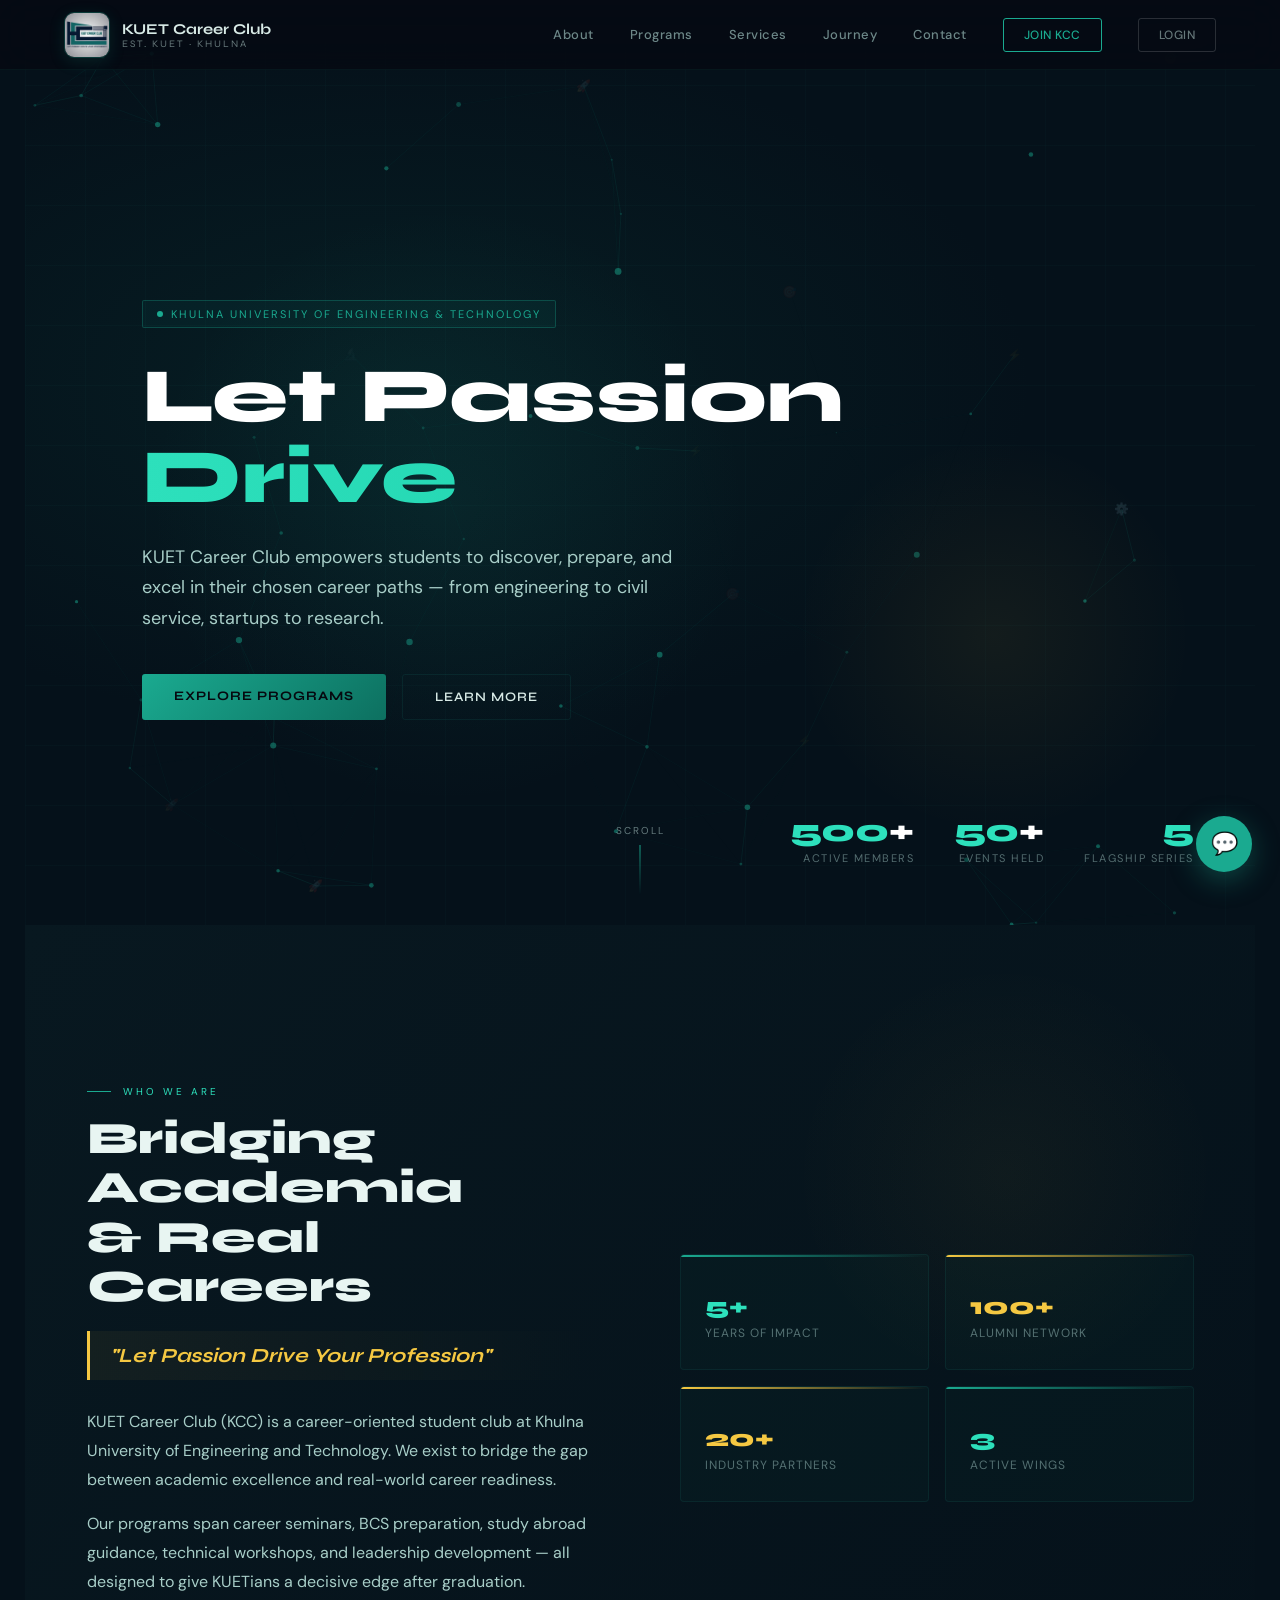
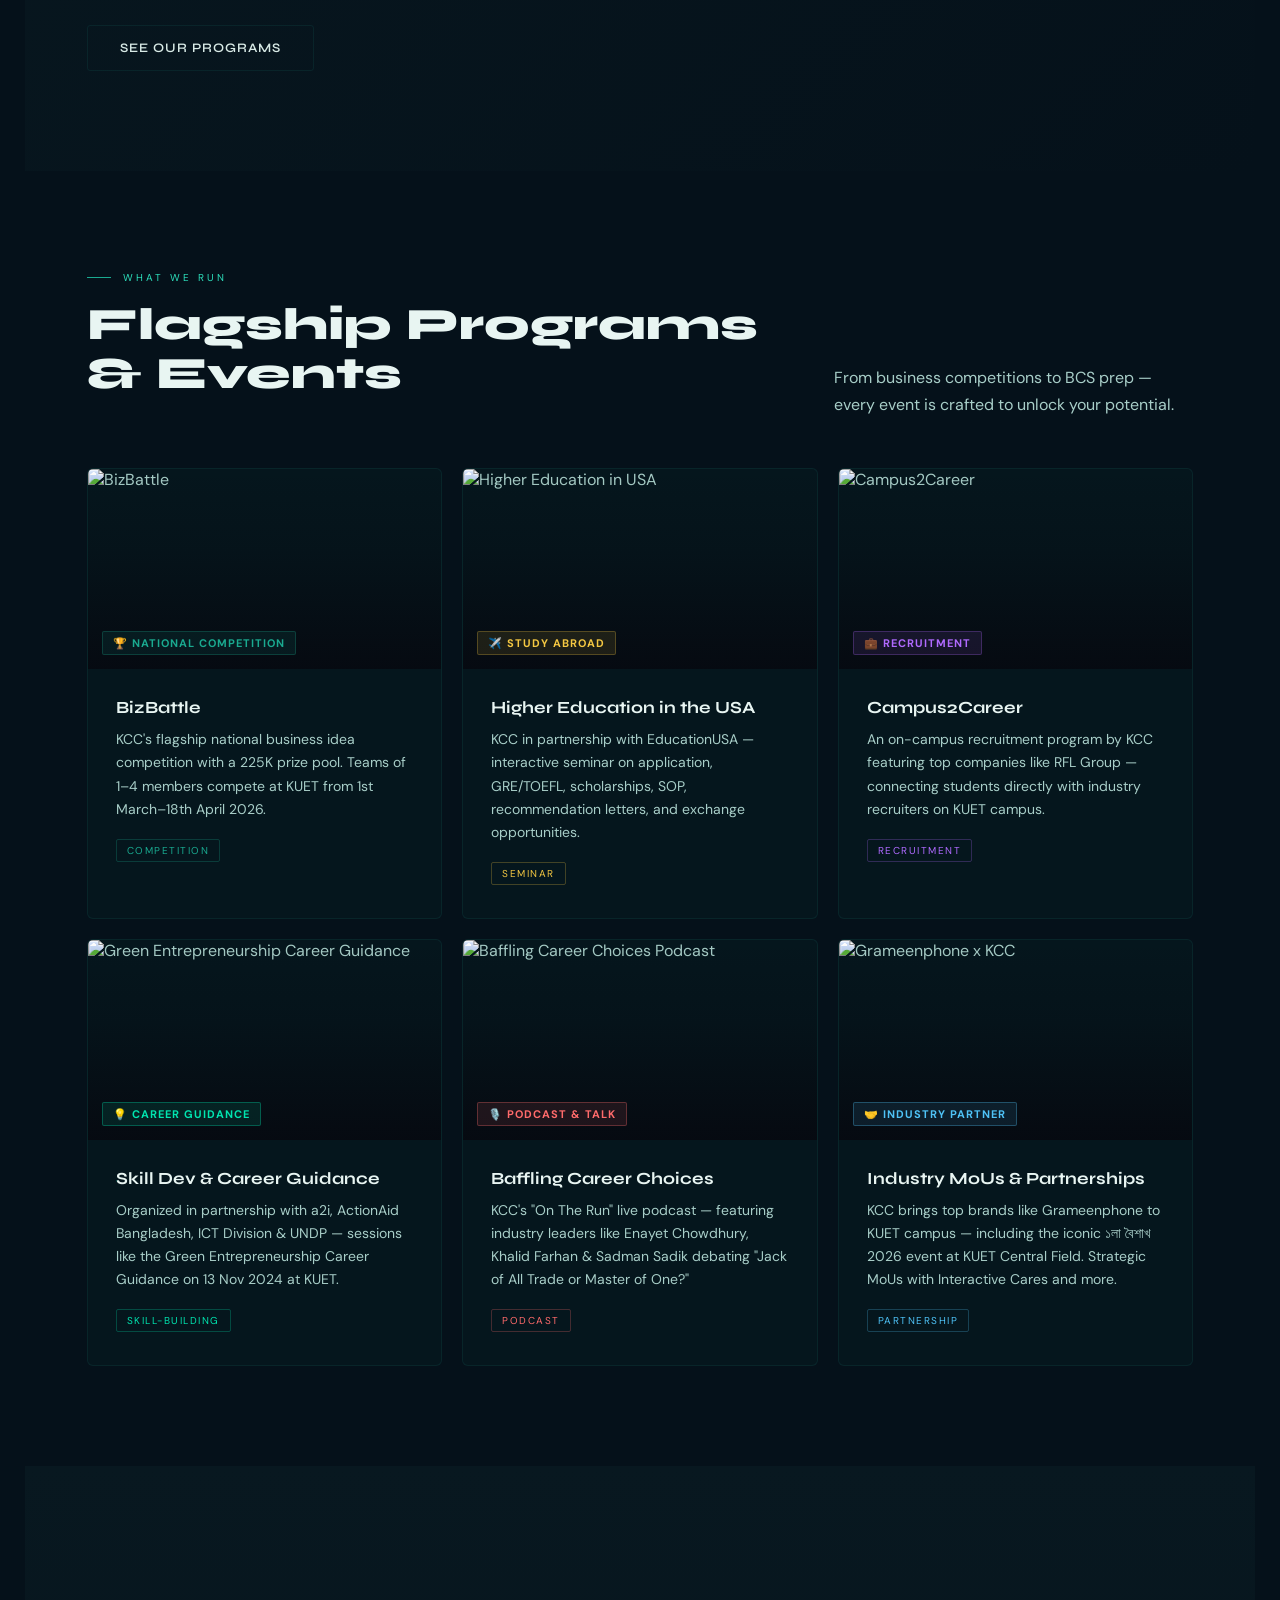
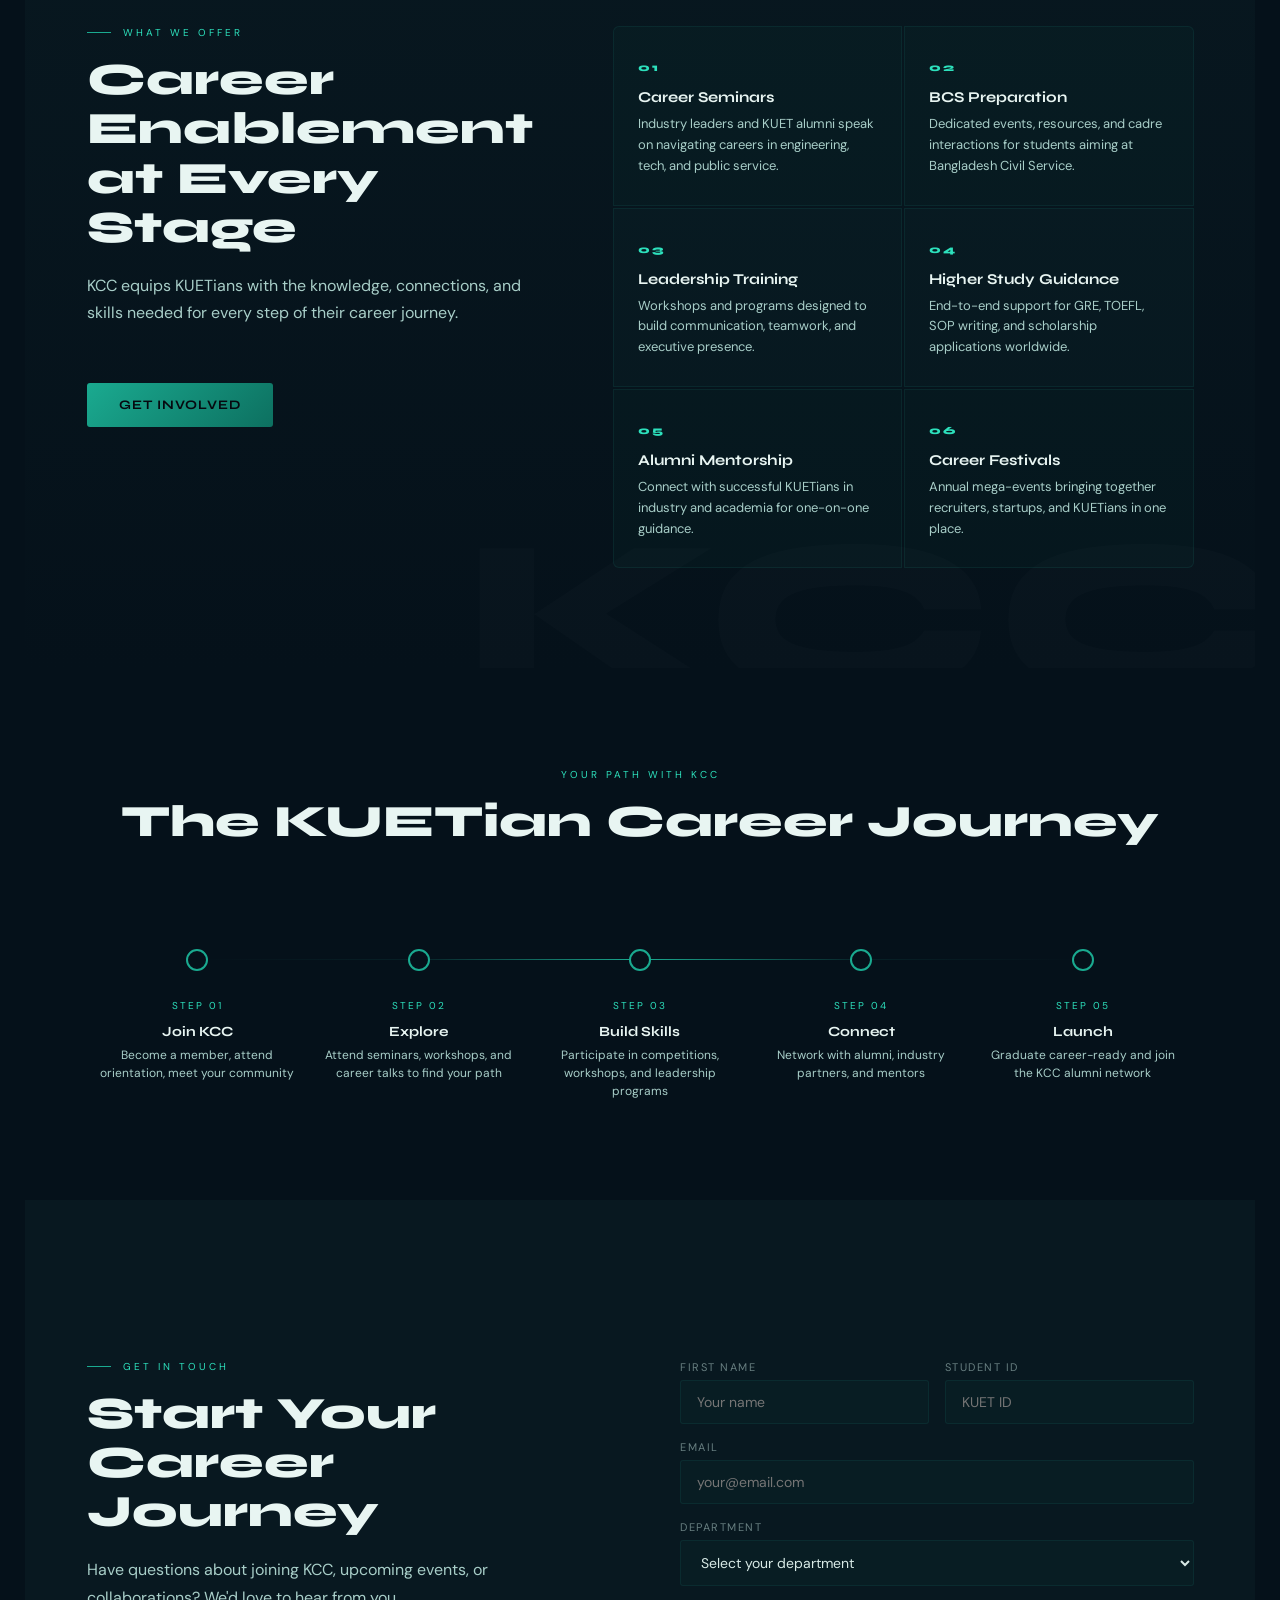
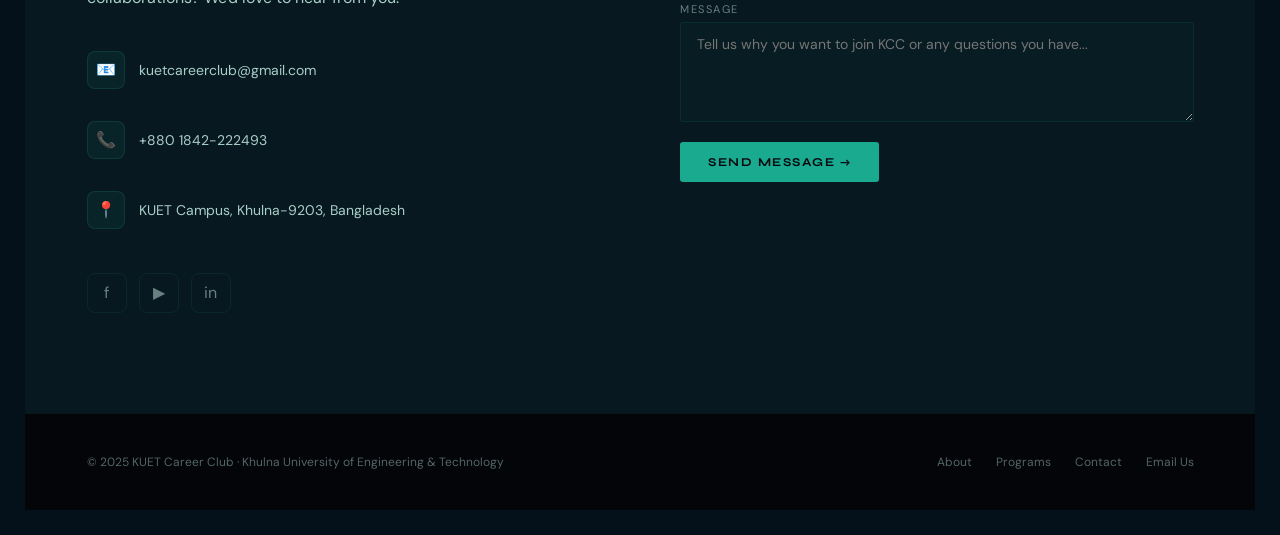
==== commit d0421824: ""Added admin panel "" ====
--- a/index.html
+++ b/index.html
@@ -41,6 +41,8 @@
           <a href="#contact"><span class="link-text">Contact</span></a>
         </li>
         <li><a href="#contact" class="nav-cta">Join KCC</a></li>
+
+        <li><a href="admin/login.html" class="nav-login">Login</a></li>
       </ul>
     </nav>
 
--- a/style.css
+++ b/style.css
@@ -2181,3 +2181,25 @@
   opacity: 1 !important;
   left: 0 !important;
 }
+.nav-login {
+  background: transparent;
+  border: 1px solid rgba(255, 255, 255, 0.15);
+  color: var(--muted) !important;
+  padding: 8px 20px;
+  border-radius: 3px;
+  font-size: 12px !important;
+  letter-spacing: 1px;
+  text-transform: uppercase;
+  transition:
+    border-color 0.2s,
+    color 0.2s !important;
+  cursor: pointer;
+  text-decoration: none;
+}
+.nav-login:hover {
+  border-color: rgba(255, 255, 255, 0.35) !important;
+  color: var(--text) !important;
+}
+.nav-login::after {
+  display: none !important;
+}
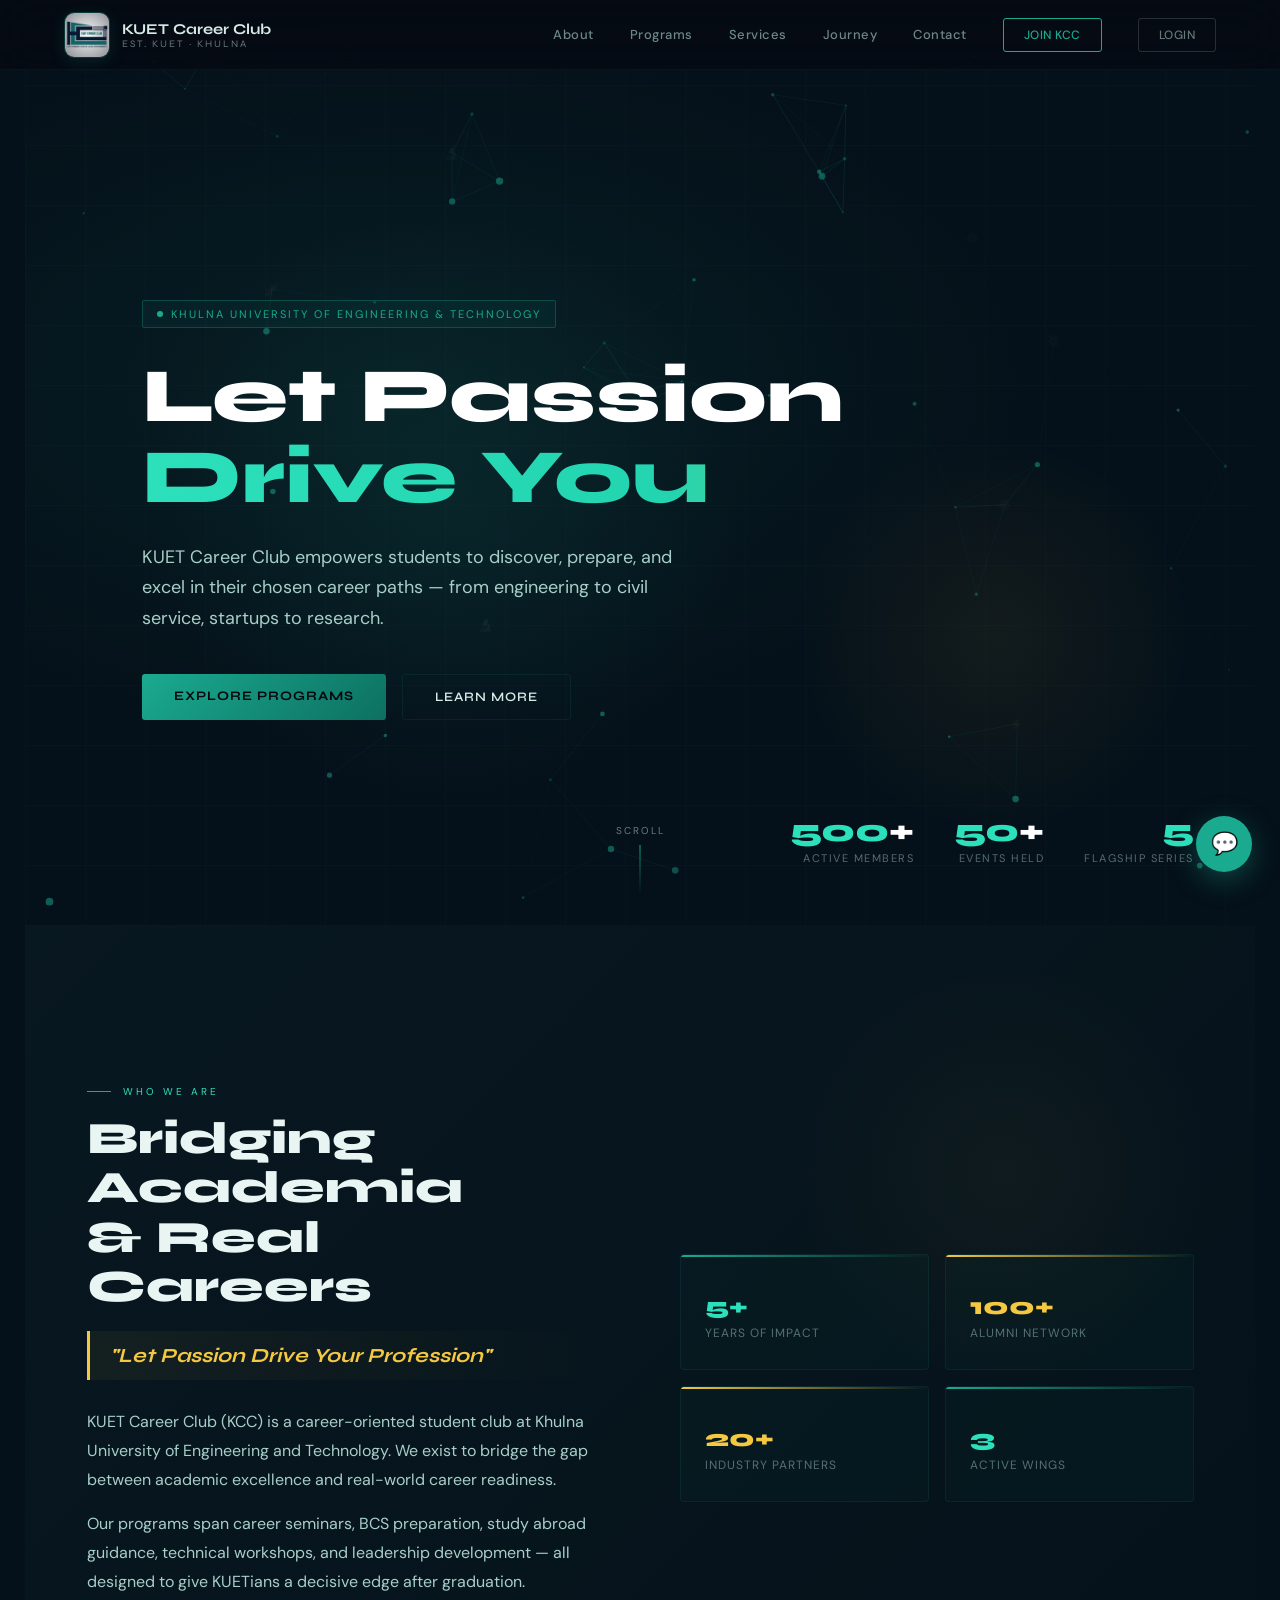
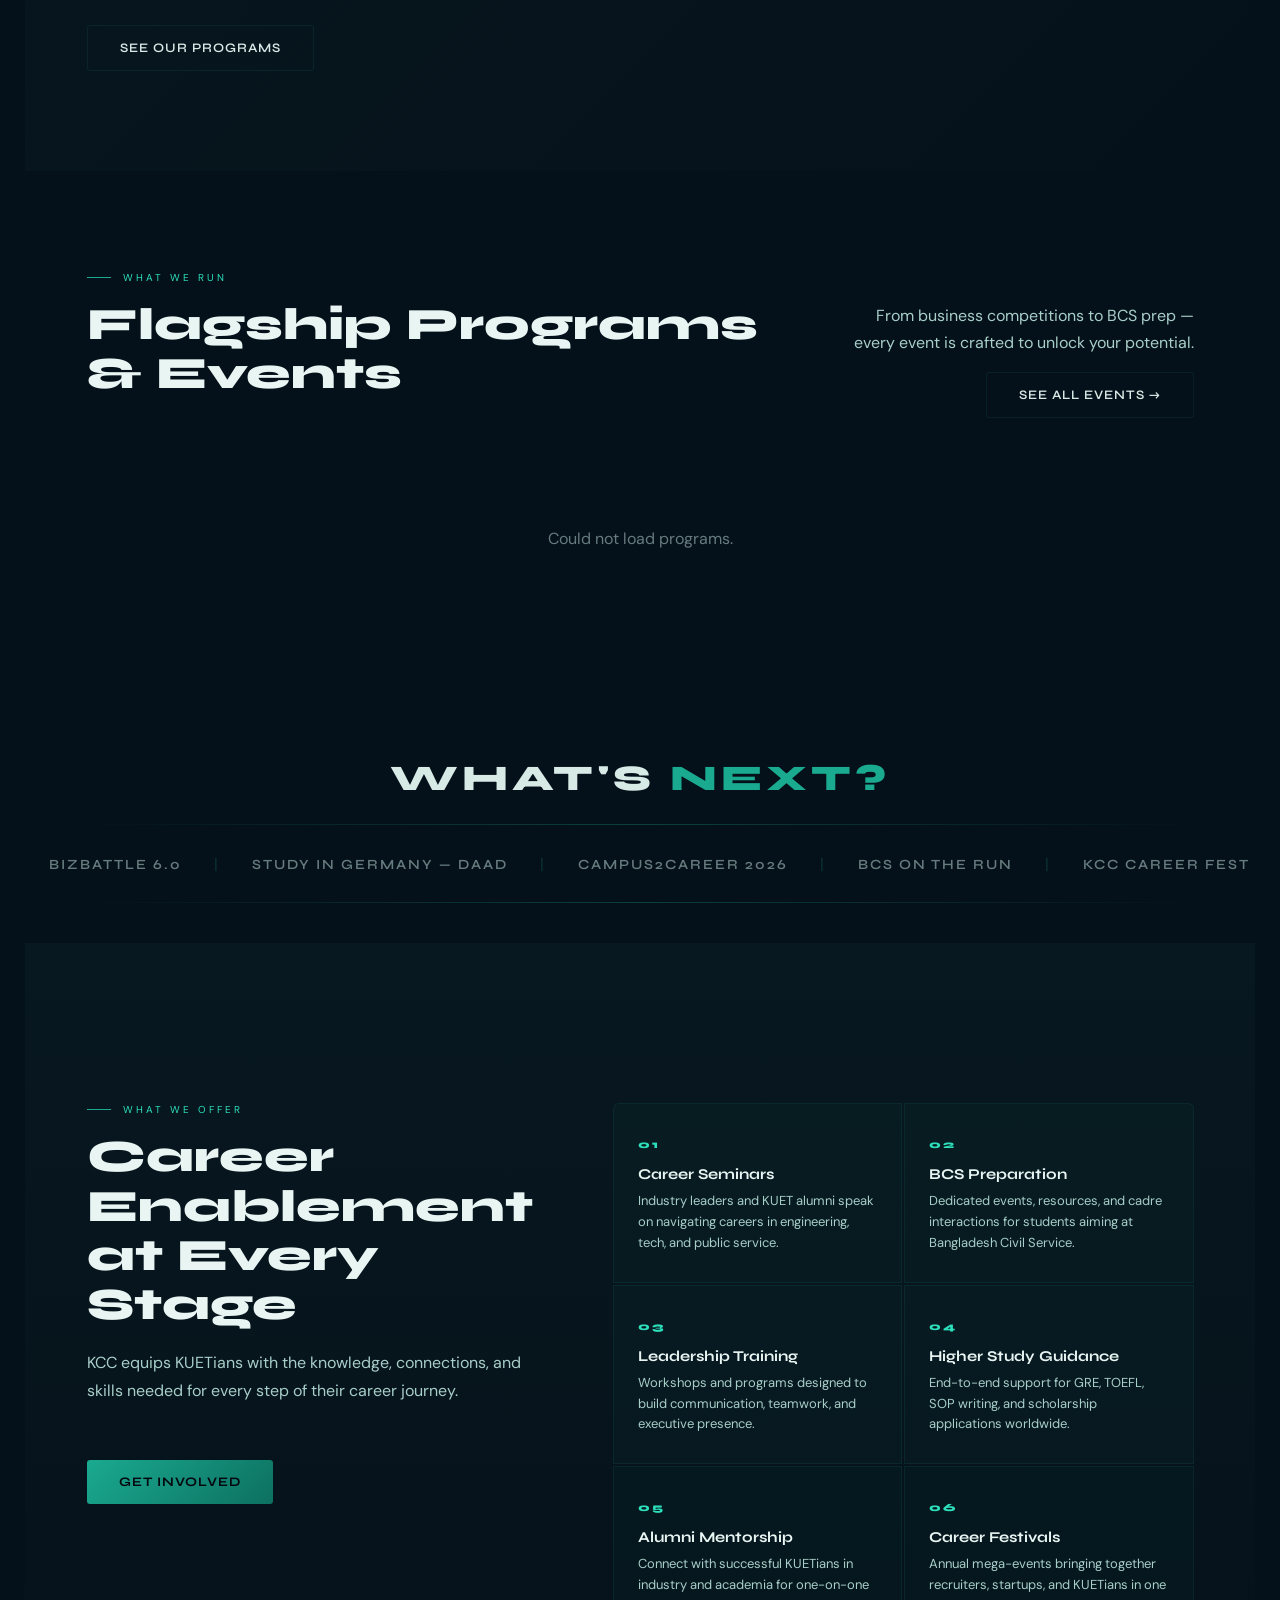
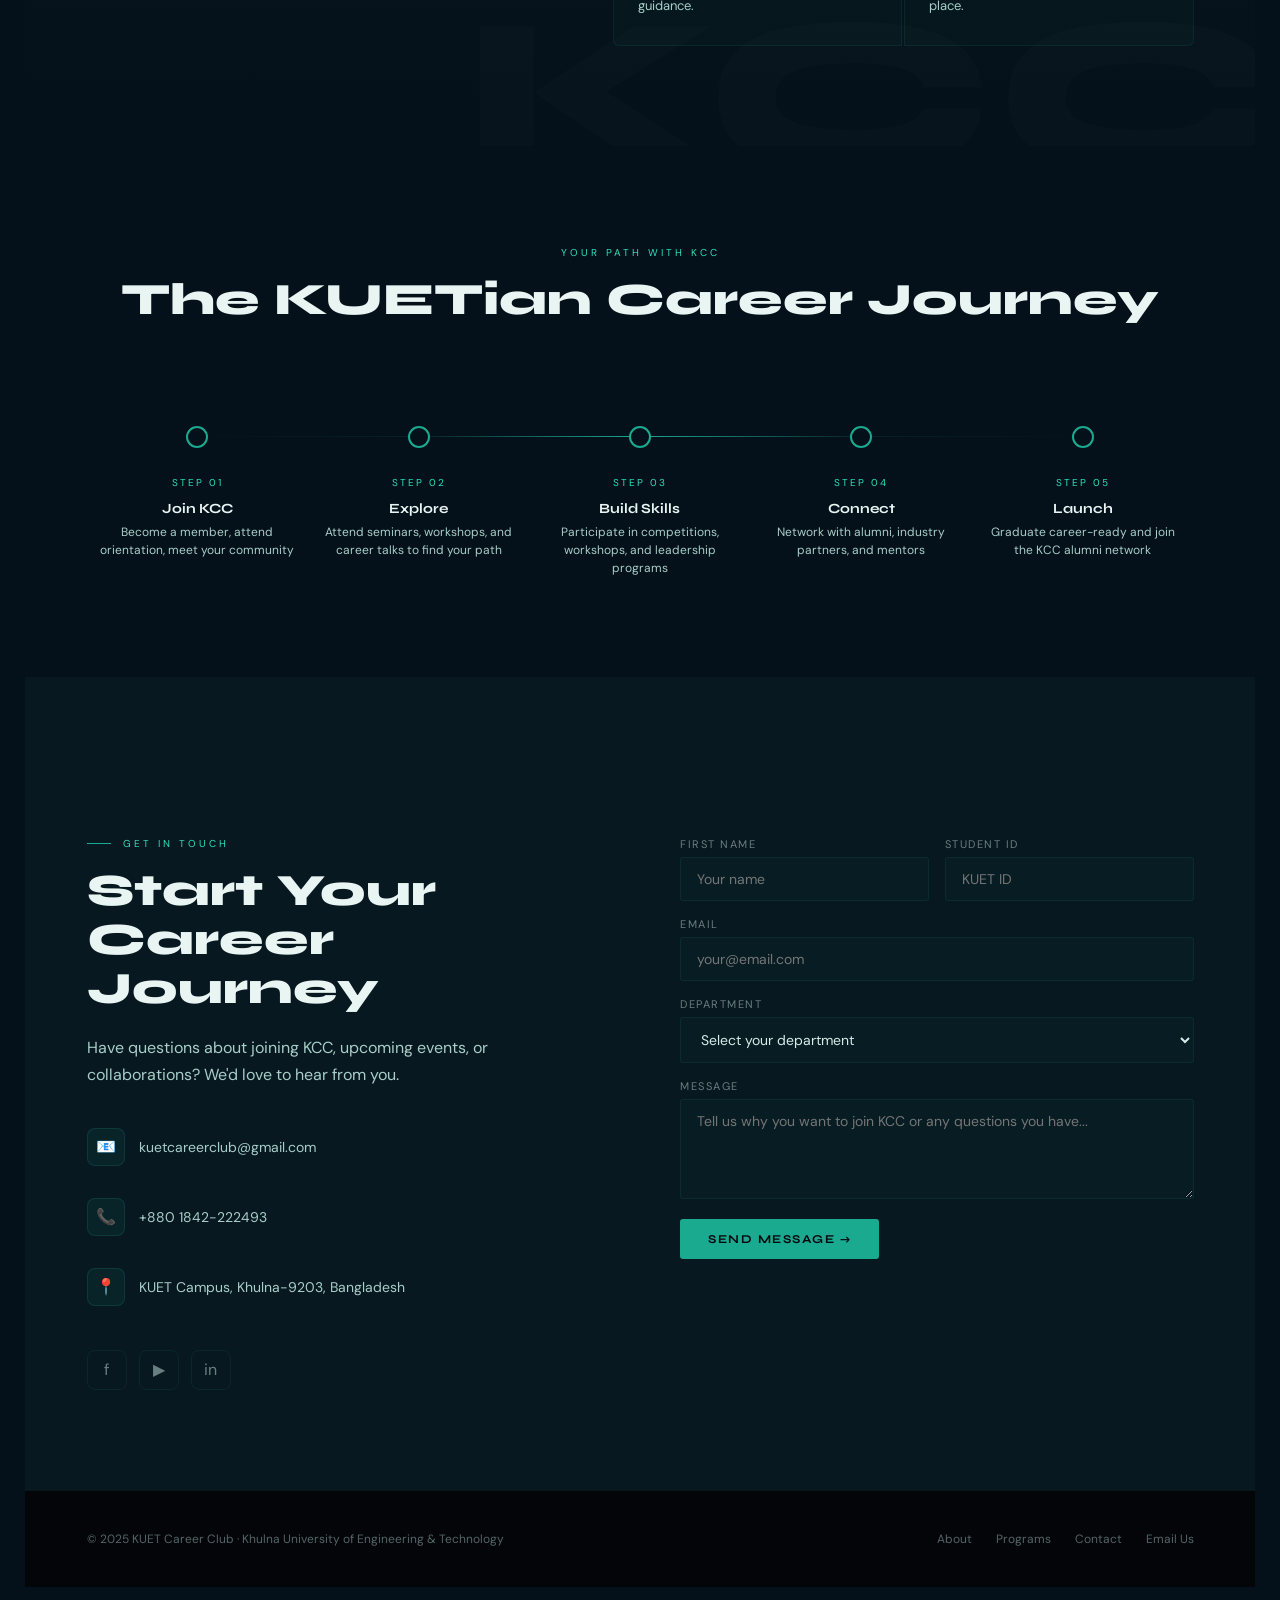
==== commit ebc7a0a9: "Added events management for admins and related api's and ashx" ====
--- a/index.html
+++ b/index.html
@@ -1,600 +1,374 @@
 <!doctype html>
 <html lang="en">
-  <head>
+<head>
     <meta charset="UTF-8" />
     <meta name="viewport" content="width=device-width, initial-scale=1.0" />
-    <title>KUET Career Club — Let Passion Drive Your Profession</title>
-    <link
-      href="https://fonts.googleapis.com/css2?family=Syne:wght@400;600;700;800&family=DM+Sans:ital,opsz,wght@0,9..40,300;0,9..40,400;0,9..40,500;0,9..40,600;1,9..40,400&display=swap"
-      rel="stylesheet"
-    />
+    <title>KUET Career Club - KCC</title>
+    <link href="https://fonts.googleapis.com/css2?family=Syne:wght@400;600;700;800&family=DM+Sans:ital,opsz,wght@0,9..40,300;0,9..40,400;0,9..40,500;0,9..40,600;1,9..40,400&display=swap"
+          rel="stylesheet" />
     <link rel="stylesheet" href="style.css" />
-  </head>
-  <body>
+</head>
+<body>
     <canvas id="mouse-canvas"></canvas>
 
     <!-- NAV -->
     <nav id="main-nav">
-      <a href="#" class="nav-logo">
-        <div class="nav-logo-mark">
-          <img src="images/lo.jpg" alt="KCC Logo" />
-        </div>
-        <div class="nav-logo-text">
-          KUET Career Club
-          <span>Est. KUET · Khulna</span>
-        </div>
-      </a>
-      <ul class="nav-links">
-        <li>
-          <a href="#about"><span class="link-text">About</span></a>
-        </li>
-        <li>
-          <a href="#programs"><span class="link-text">Programs</span></a>
-        </li>
-        <li>
-          <a href="#services"><span class="link-text">Services</span></a>
-        </li>
-        <li>
-          <a href="#journey"><span class="link-text">Journey</span></a>
-        </li>
-        <li>
-          <a href="#contact"><span class="link-text">Contact</span></a>
-        </li>
-        <li><a href="#contact" class="nav-cta">Join KCC</a></li>
-
-        <li><a href="admin/login.html" class="nav-login">Login</a></li>
-      </ul>
+        <a href="#" class="nav-logo">
+            <div class="nav-logo-mark">
+                <img src="images/lo.jpg" alt="KCC Logo" />
+            </div>
+            <div class="nav-logo-text">
+                KUET Career Club
+                <span>Est. KUET · Khulna</span>
+            </div>
+        </a>
+        <ul class="nav-links">
+            <li><a href="#about"><span class="link-text">About</span></a></li>
+            <li><a href="#programs"><span class="link-text">Programs</span></a></li>
+            <li><a href="#services"><span class="link-text">Services</span></a></li>
+            <li><a href="#journey"><span class="link-text">Journey</span></a></li>
+            <li><a href="#contact"><span class="link-text">Contact</span></a></li>
+            <li><a href="#contact" class="nav-cta">Join KCC</a></li>
+            <li><a href="admin/login.html" class="nav-login">Login</a></li>
+        </ul>
+        <button class="nav-hamburger" id="nav-hamburger" onclick="toggleNav()">
+            <span></span><span></span><span></span>
+        </button>
     </nav>
 
     <!-- HERO -->
     <section id="hero">
-      <canvas id="hero-canvas"></canvas>
-      <div class="hero-grid-overlay"></div>
-      <div class="hero-glow"></div>
-      <div class="hero-glow-2"></div>
-      <div class="hero-content">
-        <div class="hero-badge">
-          <div class="hero-badge-dot"></div>
-          Khulna University of Engineering &amp; Technology
-        </div>
-        <h1 class="hero-title">
-          <span class="line">Let Passion</span>
-          <span class="line accent" id="typewriter-line"
-            >Drive Your Profession</span
-          >
-        </h1>
-        <p class="hero-sub">
-          KUET Career Club empowers students to discover, prepare, and excel in
-          their chosen career paths — from engineering to civil service,
-          startups to research.
-        </p>
-        <div class="hero-actions">
-          <a href="#programs" class="btn-primary">Explore Programs</a>
-          <a href="#about" class="btn-secondary">Learn More</a>
-        </div>
-      </div>
-      <div class="hero-stats">
-        <div class="hero-stat">
-          <div class="hero-stat-num" data-count="500">
-            <span class="unit">500</span>+
-          </div>
-          <div class="hero-stat-label">Active Members</div>
-        </div>
-        <div class="hero-stat">
-          <div class="hero-stat-num"><span class="unit">50</span>+</div>
-          <div class="hero-stat-label">Events Held</div>
-        </div>
-        <div class="hero-stat">
-          <div class="hero-stat-num"><span class="unit">5</span></div>
-          <div class="hero-stat-label">Flagship Series</div>
-        </div>
-      </div>
-      <div class="scroll-indicator">
-        <span>Scroll</span>
-        <div class="scroll-line"></div>
-      </div>
+        <canvas id="hero-canvas"></canvas>
+        <div class="hero-grid-overlay"></div>
+        <div class="hero-glow"></div>
+        <div class="hero-glow-2"></div>
+        <div class="hero-content">
+            <div class="hero-badge">
+                <div class="hero-badge-dot"></div>
+                Khulna University of Engineering &amp; Technology
+            </div>
+            <h1 class="hero-title">
+                <span class="line">Let Passion</span>
+                <span class="line accent" id="typewriter-line">Drive Your Profession</span>
+            </h1>
+            <p class="hero-sub">
+                KUET Career Club empowers students to discover, prepare, and excel in
+                their chosen career paths — from engineering to civil service,
+                startups to research.
+            </p>
+            <div class="hero-actions">
+                <a href="#programs" class="btn-primary">Explore Programs</a>
+                <a href="#about" class="btn-secondary">Learn More</a>
+            </div>
+        </div>
+        <div class="hero-stats">
+            <div class="hero-stat">
+                <div class="hero-stat-num"><span class="unit">500</span>+</div>
+                <div class="hero-stat-label">Active Members</div>
+            </div>
+            <div class="hero-stat">
+                <div class="hero-stat-num"><span class="unit">50</span>+</div>
+                <div class="hero-stat-label">Events Held</div>
+            </div>
+            <div class="hero-stat">
+                <div class="hero-stat-num"><span class="unit">5</span></div>
+                <div class="hero-stat-label">Flagship Series</div>
+            </div>
+        </div>
+        <div class="scroll-indicator">
+            <span>Scroll</span>
+            <div class="scroll-line"></div>
+        </div>
     </section>
 
     <!-- ABOUT -->
     <section id="about">
-      <div class="about-grid">
-        <div class="about-text reveal">
-          <div class="section-label">Who We Are</div>
-          <h2 class="section-title">Bridging Academia<br />& Real Careers</h2>
-          <div class="about-motto">"Let Passion Drive Your Profession"</div>
-          <p>
-            KUET Career Club (KCC) is a career-oriented student club at Khulna
-            University of Engineering and Technology. We exist to bridge the gap
-            between academic excellence and real-world career readiness.
-          </p>
-          <p>
-            Our programs span career seminars, BCS preparation, study abroad
-            guidance, technical workshops, and leadership development — all
-            designed to give KUETians a decisive edge after graduation.
-          </p>
-          <a
-            href="#programs"
-            class="btn-secondary"
-            style="display: inline-block"
-            >See Our Programs</a
-          >
-        </div>
-        <div class="about-visual reveal">
-          <div class="stats-grid">
-            <div class="stat-card">
-              <div class="stat-num"><span class="s-unit">5+</span></div>
-              <div class="stat-label">Years of Impact</div>
-            </div>
-            <div class="stat-card gold-accent">
-              <div class="stat-num">
-                <span class="s-unit" style="color: var(--gold)">100+</span>
-              </div>
-              <div class="stat-label">Alumni Network</div>
-            </div>
-            <div class="stat-card gold-accent">
-              <div class="stat-num">
-                <span class="s-unit" style="color: var(--gold)">20+</span>
-              </div>
-              <div class="stat-label">Industry Partners</div>
-            </div>
-            <div class="stat-card">
-              <div class="stat-num"><span class="s-unit">3</span></div>
-              <div class="stat-label">Active Wings</div>
-            </div>
-          </div>
-        </div>
-      </div>
+        <div class="about-grid">
+            <div class="about-text reveal">
+                <div class="section-label">Who We Are</div>
+                <h2 class="section-title">Bridging Academia<br />& Real Careers</h2>
+                <div class="about-motto">"Let Passion Drive Your Profession"</div>
+                <p>
+                    KUET Career Club (KCC) is a career-oriented student club at Khulna
+                    University of Engineering and Technology. We exist to bridge the gap
+                    between academic excellence and real-world career readiness.
+                </p>
+                <p>
+                    Our programs span career seminars, BCS preparation, study abroad
+                    guidance, technical workshops, and leadership development — all
+                    designed to give KUETians a decisive edge after graduation.
+                </p>
+                <a href="#programs" class="btn-secondary" style="display:inline-block">See Our Programs</a>
+            </div>
+            <div class="about-visual reveal">
+                <div class="stats-grid">
+                    <div class="stat-card">
+                        <div class="stat-num"><span class="s-unit">5+</span></div>
+                        <div class="stat-label">Years of Impact</div>
+                    </div>
+                    <div class="stat-card gold-accent">
+                        <div class="stat-num"><span class="s-unit" style="color:var(--gold)">100+</span></div>
+                        <div class="stat-label">Alumni Network</div>
+                    </div>
+                    <div class="stat-card gold-accent">
+                        <div class="stat-num"><span class="s-unit" style="color:var(--gold)">20+</span></div>
+                        <div class="stat-label">Industry Partners</div>
+                    </div>
+                    <div class="stat-card">
+                        <div class="stat-num"><span class="s-unit">3</span></div>
+                        <div class="stat-label">Active Wings</div>
+                    </div>
+                </div>
+            </div>
+        </div>
     </section>
 
     <!-- PROGRAMS -->
     <section id="programs">
-      <div class="programs-header reveal">
-        <div>
-          <div class="section-label">What We Run</div>
-          <h2 class="section-title">Flagship Programs<br />&amp; Events</h2>
-        </div>
-        <p class="section-sub" style="max-width: 360px">
-          From business competitions to BCS prep — every event is crafted to
-          unlock your potential.
-        </p>
-      </div>
-      <div class="programs-grid">
-        <div class="program-card reveal">
-          <div class="program-visual"></div>
-          <div class="program-img-wrap">
-            <img src="" alt="BizBattle" class="program-real-img" />
-            <div class="program-img-overlay">
-              <span class="program-img-tag">🏆 National Competition</span>
-            </div>
-          </div>
-          <div class="program-body">
-            <h3>BizBattle</h3>
-            <p>
-              KCC's flagship national business idea competition with a 225K
-              prize pool. Teams of 1–4 members compete at KUET from 1st
-              March–18th April 2026.
-            </p>
-            <span class="program-tag">Competition</span>
-          </div>
-        </div>
-        <div class="program-card reveal">
-          <div class="program-visual"></div>
-          <div class="program-img-wrap">
-            <img
-              src=""
-              alt="Higher Education in USA"
-              class="program-real-img"
-            />
-            <div class="program-img-overlay">
-              <span class="program-img-tag">✈️ Study Abroad</span>
-            </div>
-          </div>
-          <div class="program-body">
-            <h3>Higher Education in the USA</h3>
-            <p>
-              KCC in partnership with EducationUSA — interactive seminar on
-              application, GRE/TOEFL, scholarships, SOP, recommendation letters,
-              and exchange opportunities.
-            </p>
-            <span
-              class="program-tag"
-              style="color: var(--gold); border-color: rgba(245, 200, 66, 0.25)"
-              >Seminar</span
-            >
-          </div>
-        </div>
-        <div class="program-card reveal">
-          <div class="program-visual"></div>
-          <div class="program-img-wrap">
-            <img src="" alt="Campus2Career" class="program-real-img" />
-            <div class="program-img-overlay">
-              <span class="program-img-tag">💼 Recruitment</span>
-            </div>
-          </div>
-          <div class="program-body">
-            <h3>Campus2Career</h3>
-            <p>
-              An on-campus recruitment program by KCC featuring top companies
-              like RFL Group — connecting students directly with industry
-              recruiters on KUET campus.
-            </p>
-            <span
-              class="program-tag"
-              style="color: #b06aff; border-color: rgba(176, 106, 255, 0.25)"
-              >Recruitment</span
-            >
-          </div>
-        </div>
-        <div class="program-card reveal">
-          <div class="program-visual"></div>
-          <div class="program-img-wrap">
-            <img
-              src=""
-              alt="Green Entrepreneurship Career Guidance"
-              class="program-real-img"
-            />
-            <div class="program-img-overlay">
-              <span
-                class="program-img-tag"
-                style="
-                  color: #00e5b0;
-                  border-color: rgba(0, 229, 176, 0.3);
-                  background: rgba(0, 229, 176, 0.1);
-                "
-                >💡 Career Guidance</span
-              >
-            </div>
-          </div>
-          <div class="program-body">
-            <h3>Skill Dev & Career Guidance</h3>
-            <p>
-              Organized in partnership with a2i, ActionAid Bangladesh, ICT
-              Division & UNDP — sessions like the Green Entrepreneurship Career
-              Guidance on 13 Nov 2024 at KUET.
-            </p>
-            <span
-              class="program-tag"
-              style="color: #00e5b0; border-color: rgba(0, 229, 176, 0.25)"
-              >Skill-Building</span
-            >
-          </div>
-        </div>
-        <div class="program-card reveal">
-          <div class="program-visual"></div>
-          <div class="program-img-wrap">
-            <img
-              src=""
-              alt="Baffling Career Choices Podcast"
-              class="program-real-img"
-            />
-            <div class="program-img-overlay">
-              <span
-                class="program-img-tag"
-                style="
-                  color: #ff6b6b;
-                  border-color: rgba(255, 107, 107, 0.3);
-                  background: rgba(255, 107, 107, 0.1);
-                "
-                >🎙️ Podcast & Talk</span
-              >
-            </div>
-          </div>
-          <div class="program-body">
-            <h3>Baffling Career Choices</h3>
-            <p>
-              KCC's "On The Run" live podcast — featuring industry leaders like
-              Enayet Chowdhury, Khalid Farhan & Sadman Sadik debating "Jack of
-              All Trade or Master of One?"
-            </p>
-            <span
-              class="program-tag"
-              style="color: #ff6b6b; border-color: rgba(255, 107, 107, 0.25)"
-              >Podcast</span
-            >
-          </div>
-        </div>
-        <div class="program-card reveal">
-          <div class="program-visual"></div>
-          <div class="program-img-wrap">
-            <img src="" alt="Grameenphone x KCC" class="program-real-img" />
-            <div class="program-img-overlay">
-              <span
-                class="program-img-tag"
-                style="
-                  color: #4fc3f7;
-                  border-color: rgba(79, 195, 247, 0.3);
-                  background: rgba(79, 195, 247, 0.1);
-                "
-                >🤝 Industry Partner</span
-              >
-            </div>
-          </div>
-          <div class="program-body">
-            <h3>Industry MoUs & Partnerships</h3>
-            <p>
-              KCC brings top brands like Grameenphone to KUET campus — including
-              the iconic ১লা বৈশাখ 2026 event at KUET Central Field. Strategic
-              MoUs with Interactive Cares and more.
-            </p>
-            <span
-              class="program-tag"
-              style="color: #4fc3f7; border-color: rgba(79, 195, 247, 0.25)"
-              >Partnership</span
-            >
-          </div>
-        </div>
-      </div>
-    </section>
+        <div class="programs-header reveal">
+            <div>
+                <div class="section-label">What We Run</div>
+                <h2 class="section-title">Flagship Programs<br />&amp; Events</h2>
+            </div>
+            <div style="display:flex;flex-direction:column;align-items:flex-end;gap:16px">
+                <p class="section-sub" style="max-width:360px;text-align:right">
+                    From business competitions to BCS prep — every event is crafted to unlock your potential.
+                </p>
+                <a href="events.html" class="btn-secondary" style="display:inline-block">See All Events →</a>
+            </div>
+        </div>
+        <div class="programs-grid" id="programs-grid">
+            <div style="grid-column:1/-1;text-align:center;padding:60px 20px;color:var(--muted)">
+                <div style="width:32px;height:32px;border:2px solid var(--card-border);border-top-color:var(--cyan);border-radius:50%;animation:spin 0.8s linear infinite;margin:0 auto 16px"></div>
+                <p>Loading programs...</p>
+            </div>
+        </div>
+    </section>
+
+    <!-- UPCOMING TICKER -->
+    <div class="upcoming-ticker-wrap">
+        <div class="upcoming-label">WHAT'S <span>NEXT?</span></div>
+        <div class="ticker-line top"></div>
+        <div class="ticker-track">
+            <div class="ticker-inner" id="ticker-inner">
+                <span>BizBattle 6.0</span>
+                <span class="sep">|</span>
+                <span>Study in Germany — DAAD</span>
+                <span class="sep">|</span>
+                <span>Campus2Career 2026</span>
+                <span class="sep">|</span>
+                <span>BCS On The Run</span>
+                <span class="sep">|</span>
+                <span>KCC Career Fest</span>
+                <span class="sep">|</span>
+                <span>BizBattle 6.0</span>
+                <span class="sep">|</span>
+                <span>Study in Germany — DAAD</span>
+                <span class="sep">|</span>
+                <span>Campus2Career 2026</span>
+                <span class="sep">|</span>
+                <span>BCS On The Run</span>
+                <span class="sep">|</span>
+                <span>KCC Career Fest</span>
+                <span class="sep">|</span>
+            </div>
+        </div>
+        <div class="ticker-line bottom"></div>
+    </div>
 
     <!-- SERVICES -->
     <section id="services">
-      <div class="services-layout">
-        <div class="services-intro reveal">
-          <div class="section-label">What We Offer</div>
-          <h2 class="section-title">
-            Career<br />Enablement<br />at Every Stage
-          </h2>
-          <p class="section-sub">
-            KCC equips KUETians with the knowledge, connections, and skills
-            needed for every step of their career journey.
-          </p>
-          <a
-            href="#contact"
-            class="btn-primary"
-            style="display: inline-block; margin-top: 24px"
-            >Get Involved</a
-          >
-        </div>
-        <div class="services-list reveal">
-          <div class="service-item">
-            <div class="service-num">01</div>
-            <h4>Career Seminars</h4>
-            <p>
-              Industry leaders and KUET alumni speak on navigating careers in
-              engineering, tech, and public service.
-            </p>
-          </div>
-          <div class="service-item">
-            <div class="service-num">02</div>
-            <h4>BCS Preparation</h4>
-            <p>
-              Dedicated events, resources, and cadre interactions for students
-              aiming at Bangladesh Civil Service.
-            </p>
-          </div>
-          <div class="service-item">
-            <div class="service-num">03</div>
-            <h4>Leadership Training</h4>
-            <p>
-              Workshops and programs designed to build communication, teamwork,
-              and executive presence.
-            </p>
-          </div>
-          <div class="service-item">
-            <div class="service-num">04</div>
-            <h4>Higher Study Guidance</h4>
-            <p>
-              End-to-end support for GRE, TOEFL, SOP writing, and scholarship
-              applications worldwide.
-            </p>
-          </div>
-          <div class="service-item">
-            <div class="service-num">05</div>
-            <h4>Alumni Mentorship</h4>
-            <p>
-              Connect with successful KUETians in industry and academia for
-              one-on-one guidance.
-            </p>
-          </div>
-          <div class="service-item">
-            <div class="service-num">06</div>
-            <h4>Career Festivals</h4>
-            <p>
-              Annual mega-events bringing together recruiters, startups, and
-              KUETians in one place.
-            </p>
-          </div>
-        </div>
-      </div>
-    </section>
-
-    <!-- JOURNEY / TIMELINE -->
+        <div class="services-layout">
+            <div class="services-intro reveal">
+                <div class="section-label">What We Offer</div>
+                <h2 class="section-title">Career<br />Enablement<br />at Every Stage</h2>
+                <p class="section-sub">
+                    KCC equips KUETians with the knowledge, connections, and skills
+                    needed for every step of their career journey.
+                </p>
+                <a href="#contact" class="btn-primary" style="display:inline-block;margin-top:24px">Get Involved</a>
+            </div>
+            <div class="services-list reveal">
+                <div class="service-item">
+                    <div class="service-num">01</div>
+                    <h4>Career Seminars</h4>
+                    <p>Industry leaders and KUET alumni speak on navigating careers in engineering, tech, and public service.</p>
+                </div>
+                <div class="service-item">
+                    <div class="service-num">02</div>
+                    <h4>BCS Preparation</h4>
+                    <p>Dedicated events, resources, and cadre interactions for students aiming at Bangladesh Civil Service.</p>
+                </div>
+                <div class="service-item">
+                    <div class="service-num">03</div>
+                    <h4>Leadership Training</h4>
+                    <p>Workshops and programs designed to build communication, teamwork, and executive presence.</p>
+                </div>
+                <div class="service-item">
+                    <div class="service-num">04</div>
+                    <h4>Higher Study Guidance</h4>
+                    <p>End-to-end support for GRE, TOEFL, SOP writing, and scholarship applications worldwide.</p>
+                </div>
+                <div class="service-item">
+                    <div class="service-num">05</div>
+                    <h4>Alumni Mentorship</h4>
+                    <p>Connect with successful KUETians in industry and academia for one-on-one guidance.</p>
+                </div>
+                <div class="service-item">
+                    <div class="service-num">06</div>
+                    <h4>Career Festivals</h4>
+                    <p>Annual mega-events bringing together recruiters, startups, and KUETians in one place.</p>
+                </div>
+            </div>
+        </div>
+    </section>
+
+    <!-- JOURNEY -->
     <section id="journey">
-      <div class="journey-title-wrap reveal">
-        <div class="section-label" style="justify-content: center">
-          Your Path with KCC
-        </div>
-        <h2 class="section-title" style="text-align: center">
-          The KUETian Career Journey
-        </h2>
-      </div>
-      <div class="timeline reveal">
-        <div class="tl-item">
-          <div class="tl-dot"></div>
-          <div class="tl-step">Step 01</div>
-          <h4>Join KCC</h4>
-          <p>Become a member, attend orientation, meet your community</p>
-        </div>
-        <div class="tl-item">
-          <div class="tl-dot"></div>
-          <div class="tl-step">Step 02</div>
-          <h4>Explore</h4>
-          <p>Attend seminars, workshops, and career talks to find your path</p>
-        </div>
-        <div class="tl-item">
-          <div class="tl-dot"></div>
-          <div class="tl-step">Step 03</div>
-          <h4>Build Skills</h4>
-          <p>Participate in competitions, workshops, and leadership programs</p>
-        </div>
-        <div class="tl-item">
-          <div class="tl-dot"></div>
-          <div class="tl-step">Step 04</div>
-          <h4>Connect</h4>
-          <p>Network with alumni, industry partners, and mentors</p>
-        </div>
-        <div class="tl-item">
-          <div class="tl-dot"></div>
-          <div class="tl-step">Step 05</div>
-          <h4>Launch</h4>
-          <p>Graduate career-ready and join the KCC alumni network</p>
-        </div>
-      </div>
+        <div class="journey-title-wrap reveal">
+            <div class="section-label" style="justify-content:center">Your Path with KCC</div>
+            <h2 class="section-title" style="text-align:center">The KUETian Career Journey</h2>
+        </div>
+        <div class="timeline reveal">
+            <div class="tl-item">
+                <div class="tl-dot"></div>
+                <div class="tl-step">Step 01</div>
+                <h4>Join KCC</h4>
+                <p>Become a member, attend orientation, meet your community</p>
+            </div>
+            <div class="tl-item">
+                <div class="tl-dot"></div>
+                <div class="tl-step">Step 02</div>
+                <h4>Explore</h4>
+                <p>Attend seminars, workshops, and career talks to find your path</p>
+            </div>
+            <div class="tl-item">
+                <div class="tl-dot"></div>
+                <div class="tl-step">Step 03</div>
+                <h4>Build Skills</h4>
+                <p>Participate in competitions, workshops, and leadership programs</p>
+            </div>
+            <div class="tl-item">
+                <div class="tl-dot"></div>
+                <div class="tl-step">Step 04</div>
+                <h4>Connect</h4>
+                <p>Network with alumni, industry partners, and mentors</p>
+            </div>
+            <div class="tl-item">
+                <div class="tl-dot"></div>
+                <div class="tl-step">Step 05</div>
+                <h4>Launch</h4>
+                <p>Graduate career-ready and join the KCC alumni network</p>
+            </div>
+        </div>
     </section>
 
     <!-- CONTACT -->
     <section id="contact">
-      <div class="contact-grid">
-        <div class="contact-info reveal">
-          <div class="section-label">Get In Touch</div>
-          <h2 class="section-title">Start Your<br />Career Journey</h2>
-          <p>
-            Have questions about joining KCC, upcoming events, or
-            collaborations? We'd love to hear from you.
-          </p>
-          <div class="contact-items">
-            <div class="contact-item">
-              <div class="contact-item-icon">📧</div>
-              kuetcareerclub@gmail.com
-            </div>
-            <div class="contact-item">
-              <div class="contact-item-icon">📞</div>
-              +880 1842-222493
-            </div>
-            <div class="contact-item">
-              <div class="contact-item-icon">📍</div>
-              KUET Campus, Khulna-9203, Bangladesh
-            </div>
-          </div>
-          <div class="social-links">
-            <a
-              href="https://facebook.com/kuetcareerclub"
-              class="social-link"
-              target="_blank"
-              >f</a
-            >
-            <a
-              href="https://youtube.com/c/KUETCareerClub"
-              class="social-link"
-              target="_blank"
-              >▶</a
-            >
-            <a
-              href="https://bd.linkedin.com/company/kuetcareerclub"
-              class="social-link"
-              target="_blank"
-              >in</a
-            >
-          </div>
-        </div>
-        <div class="contact-form reveal">
-          <div class="form-row">
-            <div class="form-group">
-              <label>First Name</label>
-              <input type="text" placeholder="Your name" />
-            </div>
-            <div class="form-group">
-              <label>Student ID</label>
-              <input type="text" placeholder="KUET ID" />
-            </div>
-          </div>
-          <div class="form-group">
-            <label>Email</label>
-            <input type="email" placeholder="your@email.com" />
-          </div>
-          <div class="form-group">
-            <label>Department</label>
-            <select>
-              <option value="">Select your department</option>
-              <option>CSE</option>
-              <option>EEE</option>
-              <option>ECE</option>
-              <option>ME</option>
-              <option>CE</option>
-              <option>IPE</option>
-              <option>URP</option>
-              <option>Other</option>
-            </select>
-          </div>
-          <div class="form-group">
-            <label>Message</label>
-            <textarea
-              placeholder="Tell us why you want to join KCC or any questions you have..."
-            ></textarea>
-          </div>
-          <button class="form-submit" onclick="handleFormSubmit(this)">
-            Send Message →
-          </button>
-        </div>
-      </div>
+        <div class="contact-grid">
+            <div class="contact-info reveal">
+                <div class="section-label">Get In Touch</div>
+                <h2 class="section-title">Start Your<br />Career Journey</h2>
+                <p>Have questions about joining KCC, upcoming events, or collaborations? We'd love to hear from you.</p>
+                <div class="contact-items">
+                    <div class="contact-item">
+                        <div class="contact-item-icon">📧</div>
+                        kuetcareerclub@gmail.com
+                    </div>
+                    <div class="contact-item">
+                        <div class="contact-item-icon">📞</div>
+                        +880 1842-222493
+                    </div>
+                    <div class="contact-item">
+                        <div class="contact-item-icon">📍</div>
+                        KUET Campus, Khulna-9203, Bangladesh
+                    </div>
+                </div>
+                <div class="social-links">
+                    <a href="https://facebook.com/kuetcareerclub" class="social-link" target="_blank">f</a>
+                    <a href="https://youtube.com/c/KUETCareerClub" class="social-link" target="_blank">▶</a>
+                    <a href="https://bd.linkedin.com/company/kuetcareerclub" class="social-link" target="_blank">in</a>
+                </div>
+            </div>
+            <div class="contact-form reveal">
+                <div class="form-row">
+                    <div class="form-group">
+                        <label>First Name</label>
+                        <input type="text" placeholder="Your name" />
+                    </div>
+                    <div class="form-group">
+                        <label>Student ID</label>
+                        <input type="text" placeholder="KUET ID" />
+                    </div>
+                </div>
+                <div class="form-group">
+                    <label>Email</label>
+                    <input type="email" placeholder="your@email.com" />
+                </div>
+                <div class="form-group">
+                    <label>Department</label>
+                    <select>
+                        <option value="">Select your department</option>
+                        <option>CSE</option>
+                        <option>EEE</option>
+                        <option>ECE</option>
+                        <option>ME</option>
+                        <option>CE</option>
+                        <option>IPE</option>
+                        <option>URP</option>
+                        <option>Other</option>
+                    </select>
+                </div>
+                <div class="form-group">
+                    <label>Message</label>
+                    <textarea placeholder="Tell us why you want to join KCC or any questions you have..."></textarea>
+                </div>
+                <button class="form-submit" onclick="handleFormSubmit(this)">Send Message →</button>
+            </div>
+        </div>
     </section>
 
     <!-- FOOTER -->
     <footer>
-      <p>
-        © 2025 KUET Career Club · Khulna University of Engineering &amp;
-        Technology
-      </p>
-      <div class="footer-links">
-        <a href="#about"><span class="link-text">About</span></a>
-        <a href="#programs"><span class="link-text">Programs</span></a>
-        <a href="#contact"><span class="link-text">Contact</span></a>
-        <a href="mailto:kuetcareerclub@gmail.com">Email Us</a>
-      </div>
+        <p>© 2025 KUET Career Club · Khulna University of Engineering &amp; Technology</p>
+        <div class="footer-links">
+            <a href="#about"><span class="link-text">About</span></a>
+            <a href="#programs"><span class="link-text">Programs</span></a>
+            <a href="#contact"><span class="link-text">Contact</span></a>
+            <a href="mailto:kuetcareerclub@gmail.com">Email Us</a>
+        </div>
     </footer>
 
     <!-- CHATBOT -->
-    <button class="chat-trigger" id="chat-trigger" title="Chat with KCC Bot">
-      💬
-    </button>
+    <button class="chat-trigger" id="chat-trigger" title="Chat with KCC Bot">💬</button>
     <div class="chat-window" id="chat-window">
-      <div class="chat-header">
-        <div class="chat-avatar">KC</div>
-        <div class="chat-header-info">
-          <h4>KCC Assistant</h4>
-          <span>Ask me anything about KCC</span>
-        </div>
-      </div>
-      <div class="chat-messages" id="chat-messages">
-        <div class="msg bot">
-          <div class="msg-bot-icon">🤖</div>
-          <div class="msg-bubble">
-            Hello! I'm the KCC Assistant 👋 I can answer questions about KUET
-            Career Club — our events, how to join, programs, and more. What
-            would you like to know?
-          </div>
-        </div>
-      </div>
-      <div class="chat-quick-btns">
-        <button class="quick-btn" onclick="quickAsk('How do I join KCC?')">
-          How to join?
-        </button>
-        <button
-          class="quick-btn"
-          onclick="quickAsk('What events does KCC organize?')"
-        >
-          Events
-        </button>
-        <button class="quick-btn" onclick="quickAsk('Tell me about BizBash')">
-          BizBash
-        </button>
-        <button class="quick-btn" onclick="quickAsk('BCS preparation at KCC')">
-          BCS prep
-        </button>
-      </div>
-      <div class="chat-input-wrap">
-        <input
-          class="chat-input"
-          id="chat-input"
-          placeholder="Ask about KCC..."
-          type="text"
-        />
-        <button class="chat-send" id="chat-send" onclick="sendMessage()">
-          ➤
-        </button>
-      </div>
+        <div class="chat-header">
+            <div class="chat-avatar">KC</div>
+            <div class="chat-header-info">
+                <h4>KCC Assistant</h4>
+                <span>Ask me anything about KCC</span>
+            </div>
+        </div>
+        <div class="chat-messages" id="chat-messages">
+            <div class="msg bot">
+                <div class="msg-bot-icon">🤖</div>
+                <div class="msg-bubble">
+                    Hello! I'm the KCC Assistant 👋 I can answer questions about KUET Career Club — our events, how to join, programs, and more. What would you like to know?
+                </div>
+            </div>
+        </div>
+        <div class="chat-quick-btns">
+            <button class="quick-btn" onclick="quickAsk('How do I join KCC?')">How to join?</button>
+            <button class="quick-btn" onclick="quickAsk('What events does KCC organize?')">Events</button>
+            <button class="quick-btn" onclick="quickAsk('Tell me about BizBash')">BizBash</button>
+            <button class="quick-btn" onclick="quickAsk('BCS preparation at KCC')">BCS prep</button>
+        </div>
+        <div class="chat-input-wrap">
+            <input class="chat-input" id="chat-input" placeholder="Ask about KCC..." type="text" />
+            <button class="chat-send" id="chat-send" onclick="sendMessage()">➤</button>
+        </div>
     </div>
 
     <script src="script.js"></script>
-  </body>
-</html>
+</body>
+</html>
--- a/style.css
+++ b/style.css
@@ -2203,3 +2203,263 @@
 .nav-login::after {
   display: none !important;
 }
+/* ─── HAMBURGER ─── */
+.nav-hamburger {
+    display: none;
+    flex-direction: column;
+    gap: 5px;
+    cursor: pointer;
+    background: rgba(26, 170, 144, 0.08);
+    border: 1px solid rgba(26, 170, 144, 0.2);
+    padding: 8px 10px;
+    border-radius: 8px;
+    z-index: 1001;
+    transition: background 0.2s;
+}
+
+    .nav-hamburger:hover {
+        background: rgba(26, 170, 144, 0.15);
+    }
+
+    .nav-hamburger span {
+        display: block;
+        width: 22px;
+        height: 1.5px;
+        background: var(--accent-teal, #2de0bc);
+        border-radius: 2px;
+        transition: all 0.3s;
+    }
+
+    .nav-hamburger.open span:nth-child(1) {
+        transform: translateY(6.5px) rotate(45deg);
+    }
+
+    .nav-hamburger.open span:nth-child(2) {
+        opacity: 0;
+    }
+
+    .nav-hamburger.open span:nth-child(3) {
+        transform: translateY(-6.5px) rotate(-45deg);
+    }
+
+@media (max-width: 900px) {
+    .nav-hamburger {
+        display: flex !important;
+    }
+
+    .nav-links {
+        display: none !important;
+        position: fixed;
+        top: var(--nav-h);
+        left: 0;
+        right: 0;
+        background: rgba(8, 24, 32, 0.75);
+        backdrop-filter: blur(32px);
+        -webkit-backdrop-filter: blur(32px);
+        flex-direction: column !important;
+        padding: 28px 8%;
+        gap: 0;
+        border-bottom: 1px solid rgba(26, 170, 144, 0.12);
+        border-top: 1px solid rgba(26, 170, 144, 0.06);
+        z-index: 999;
+        box-shadow: 0 20px 60px rgba(0, 0, 0, 0.4);
+    }
+
+        .nav-links.open {
+            display: flex !important;
+            animation: menuFadeIn 0.3s ease;
+        }
+
+    @keyframes menuFadeIn {
+        from {
+            opacity: 0;
+            transform: translateY(-10px);
+        }
+
+        to {
+            opacity: 1;
+            transform: translateY(0);
+        }
+    }
+
+    .nav-links li {
+        width: 100%;
+        opacity: 0;
+        animation: itemSlide 0.3s ease forwards;
+    }
+
+        .nav-links li:nth-child(1) {
+            animation-delay: 0.05s;
+        }
+
+        .nav-links li:nth-child(2) {
+            animation-delay: 0.10s;
+        }
+
+        .nav-links li:nth-child(3) {
+            animation-delay: 0.15s;
+        }
+
+        .nav-links li:nth-child(4) {
+            animation-delay: 0.20s;
+        }
+
+        .nav-links li:nth-child(5) {
+            animation-delay: 0.25s;
+        }
+
+        .nav-links li:nth-child(6) {
+            animation-delay: 0.30s;
+        }
+
+        .nav-links li:nth-child(7) {
+            animation-delay: 0.35s;
+        }
+
+    @keyframes itemSlide {
+        from {
+            opacity: 0;
+            transform: translateX(-12px);
+        }
+
+        to {
+            opacity: 1;
+            transform: translateX(0);
+        }
+    }
+
+    .nav-links a {
+        display: block !important;
+        padding: 14px 0;
+        font-size: 15px;
+        color: var(--text) !important;
+        border-bottom: 1px solid rgba(26, 170, 144, 0.06);
+        letter-spacing: 0.5px;
+    }
+
+        .nav-links a:last-child {
+            border-bottom: none;
+        }
+
+        .nav-links a:hover {
+            color: var(--accent-teal, #2de0bc) !important;
+        }
+
+    .nav-cta {
+        margin-top: 12px !important;
+        text-align: center !important;
+        padding: 12px 0 !important;
+        display: block !important;
+    }
+
+    .nav-login {
+        text-align: center !important;
+        padding: 12px 0 !important;
+        display: block !important;
+    }
+}
+
+/* ─── UPCOMING TICKER ─── */
+.upcoming-ticker-wrap {
+    background: var(--bg);
+    padding: 48px 0 40px;
+    text-align: center;
+    overflow: hidden;
+    position: relative;
+}
+
+.upcoming-label {
+    font-family: "Syne", sans-serif;
+    font-weight: 800;
+    font-size: clamp(22px, 3vw, 36px);
+    letter-spacing: 4px;
+    text-transform: uppercase;
+    color: var(--text);
+    margin-bottom: 24px;
+}
+
+    .upcoming-label span {
+        color: var(--cyan);
+    }
+
+.ticker-line {
+    height: 1px;
+    background: linear-gradient( 90deg, transparent, rgba(26, 170, 144, 0.3), transparent );
+    margin: 0 5%;
+}
+
+    .ticker-line.top {
+        margin-bottom: 20px;
+    }
+
+    .ticker-line.bottom {
+        margin-top: 20px;
+    }
+
+.ticker-track {
+    overflow: hidden;
+    white-space: nowrap;
+    padding: 8px 0;
+}
+
+.ticker-inner {
+    display: inline-block;
+    animation: ticker 18s linear infinite;
+}
+
+    .ticker-inner span {
+        font-family: "Syne", sans-serif;
+        font-size: 14px;
+        font-weight: 600;
+        letter-spacing: 2px;
+        text-transform: uppercase;
+        color: var(--muted);
+        padding: 0 24px;
+        transition: color 0.3s;
+    }
+
+        .ticker-inner span:hover {
+            color: var(--cyan);
+        }
+
+    .ticker-inner .sep {
+        color: rgba(26, 170, 144, 0.3);
+        padding: 0 4px;
+        font-weight: 400;
+    }
+
+@keyframes ticker {
+    0% {
+        transform: translateX(0);
+    }
+
+    100% {
+        transform: translateX(-50%);
+    }
+}
+
+.upcoming-ticker-wrap:hover .ticker-inner {
+    animation-play-state: paused;
+}
+
+/* ─── SELECT DROPDOWN FIX ─── */
+.form-group select option {
+    background: #0c1824;
+    color: var(--text);
+}
+/* ─── PROGRAMS GRID FIX ─── */
+.programs-grid {
+    align-items: start;
+}
+
+.program-card {
+    height: 100%;
+    display: flex;
+    flex-direction: column;
+}
+
+.program-body {
+    flex: 1;
+    display: flex;
+    flex-direction: column;
+}
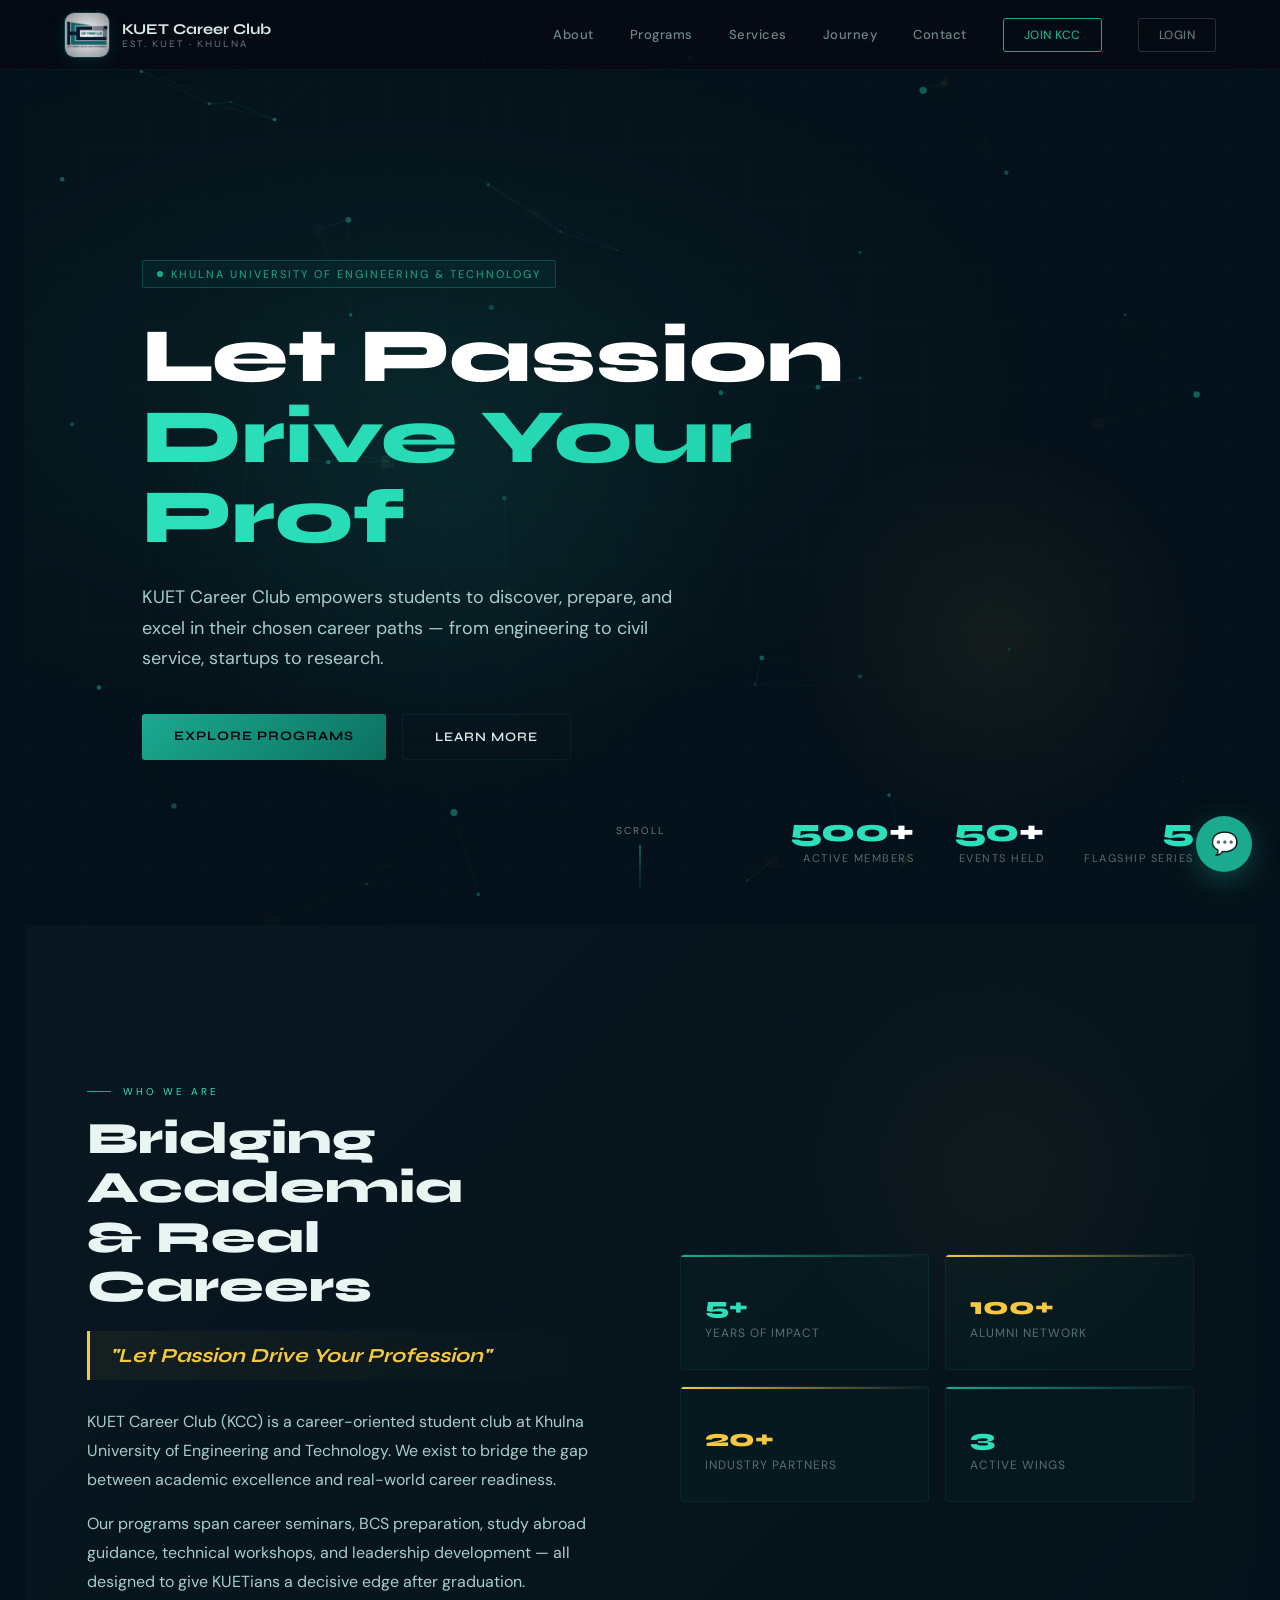
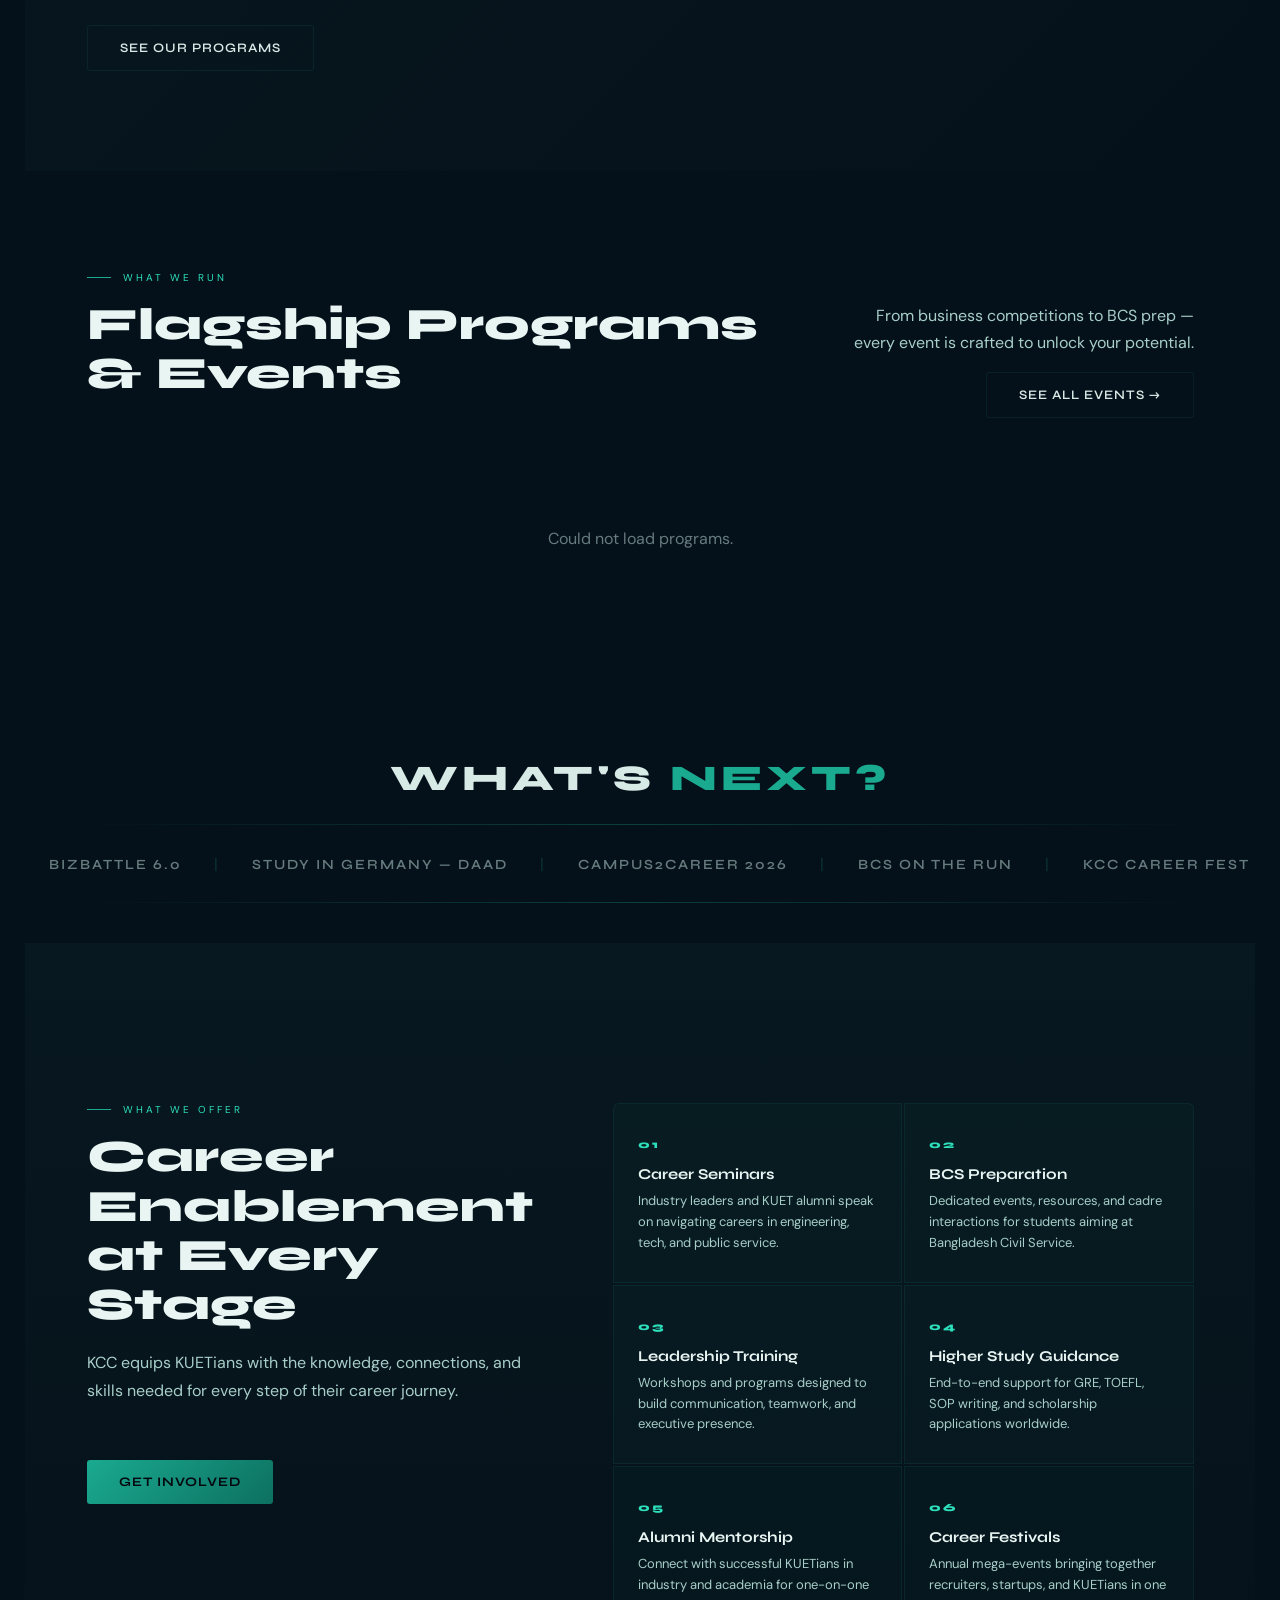
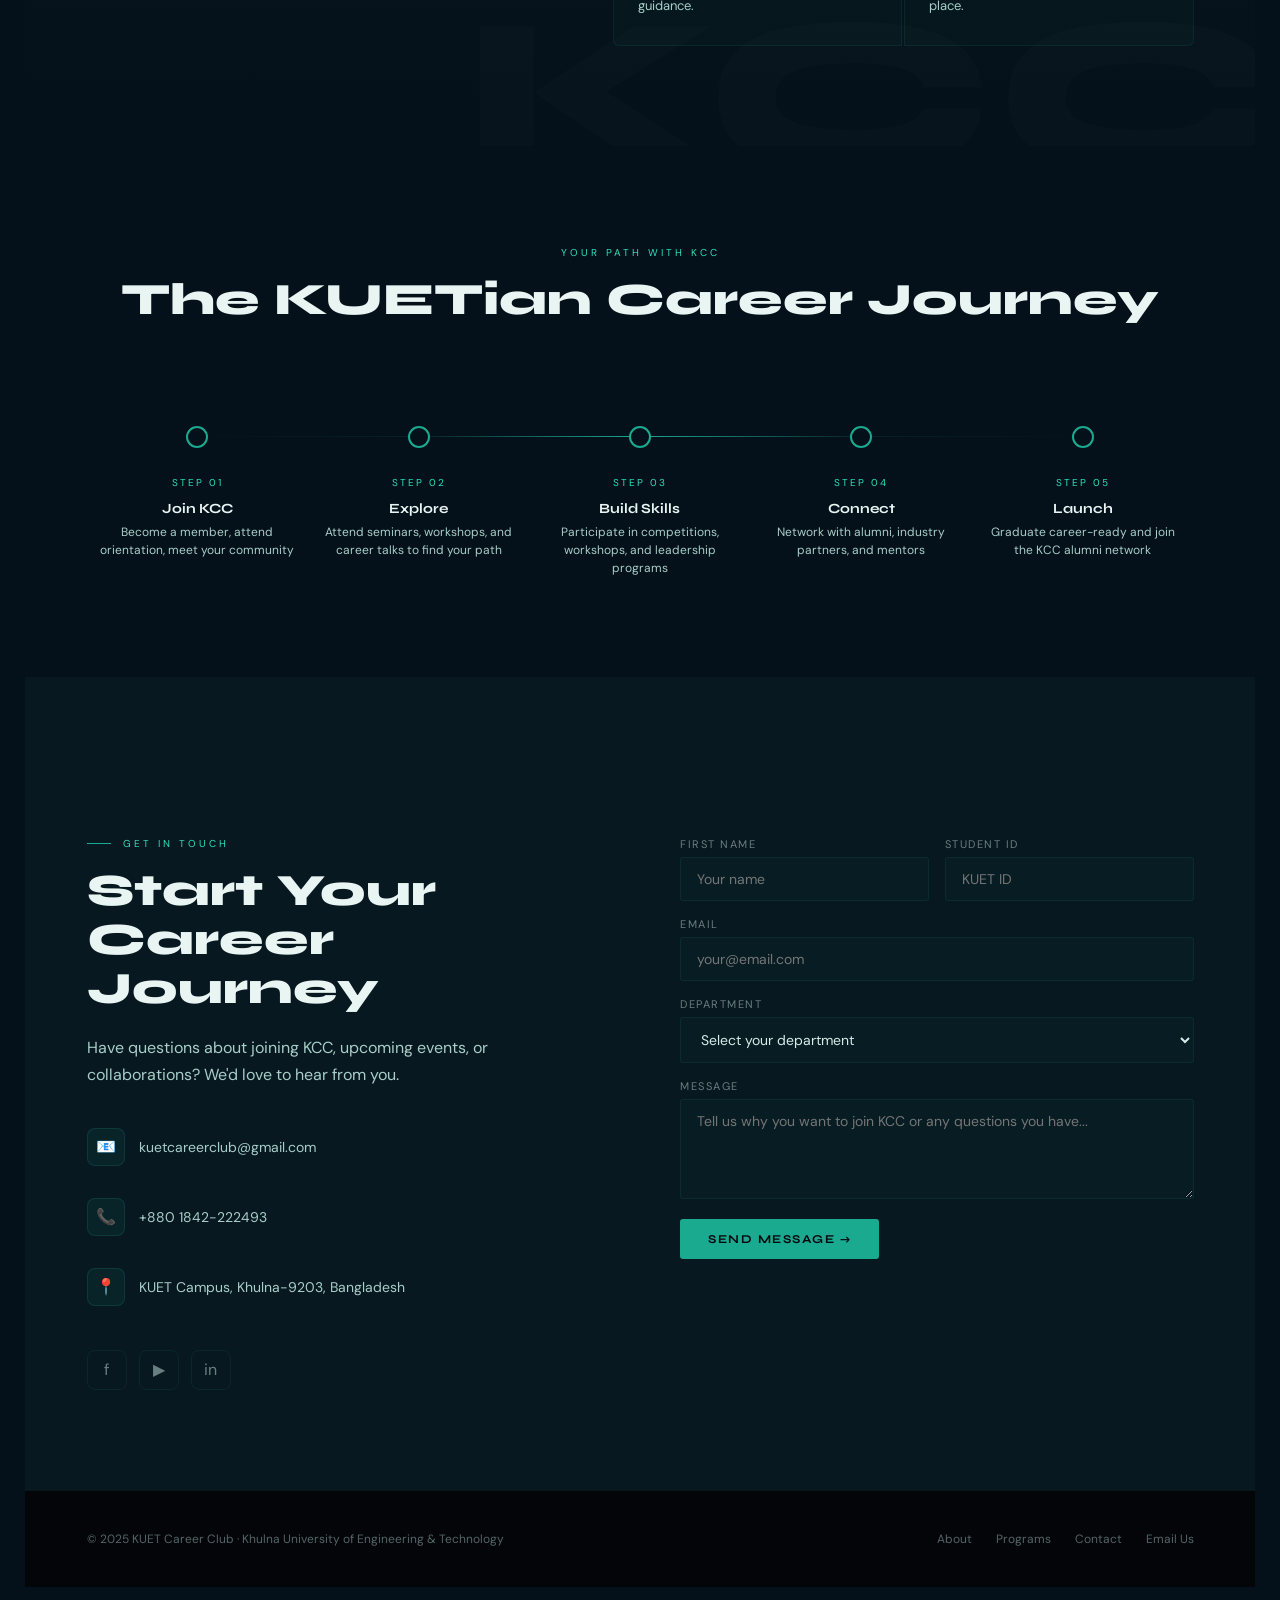
==== commit bc5c5656: "Fixed the events picture upload and Invalid date problem in admin panel" ====
--- a/index.html
+++ b/index.html
@@ -147,7 +147,7 @@
 
     <!-- UPCOMING TICKER -->
     <div class="upcoming-ticker-wrap">
-        <div class="upcoming-label">WHAT'S <span>NEXT?</span></div>
+        <div class="upcoming-label">What's <span>Next?</span></div>
         <div class="ticker-line top"></div>
         <div class="ticker-track">
             <div class="ticker-inner" id="ticker-inner">
@@ -353,7 +353,17 @@
             <div class="msg bot">
                 <div class="msg-bot-icon">🤖</div>
                 <div class="msg-bubble">
-                    Hello! I'm the KCC Assistant 👋 I can answer questions about KUET Career Club — our events, how to join, programs, and more. What would you like to know?
+                    Hello! 👋 Welcome to KUET Career Club (KCC).
+
+                    I can help you with:
+                    ✅ Membership Information
+                    ✅ BizBash
+                    ✅ BCS On The Run
+                    ✅ Study Abroad Guidance
+                    ✅ Workshops & Events
+                    ✅ Contact Information
+
+                    How can I help you today?
                 </div>
             </div>
         </div>
--- a/style.css
+++ b/style.css
@@ -1565,9 +1565,7 @@
 /* ─── CANVAS NODE COLOR FIX ─── */
 /* nodes will use teal color via JS */
 
-/* ════════════════════════════════════
-   LEFT-TO-RIGHT TEXT REVEAL + COLORS
-════════════════════════════════════ */
+/*  LEFT-TO-RIGHT TEXT REVEAL + COLORS */
 
 /* ── FONT COLOR SYSTEM ── */
 :root {
@@ -1704,9 +1702,7 @@
   color: var(--heading);
 }
 
-/* ════════════════════════════════
-   L→R REVEAL ANIMATION ENGINE
-════════════════════════════════ */
+/* L→R REVEAL ANIMATION ENGINE  */
 
 /* Wrapper for any element you want revealed */
 .ltr-reveal {
@@ -1974,7 +1970,7 @@
   transform: scaleX(1);
 }
 
-/* ════ STABILITY FIXES — NO MORE JUMPING ════ */
+/* STABILITY FIXES — NO MORE JUMPING */
 
 /* Kill hero line wipe (causes jump on load) */
 .hero-title .line::after {
